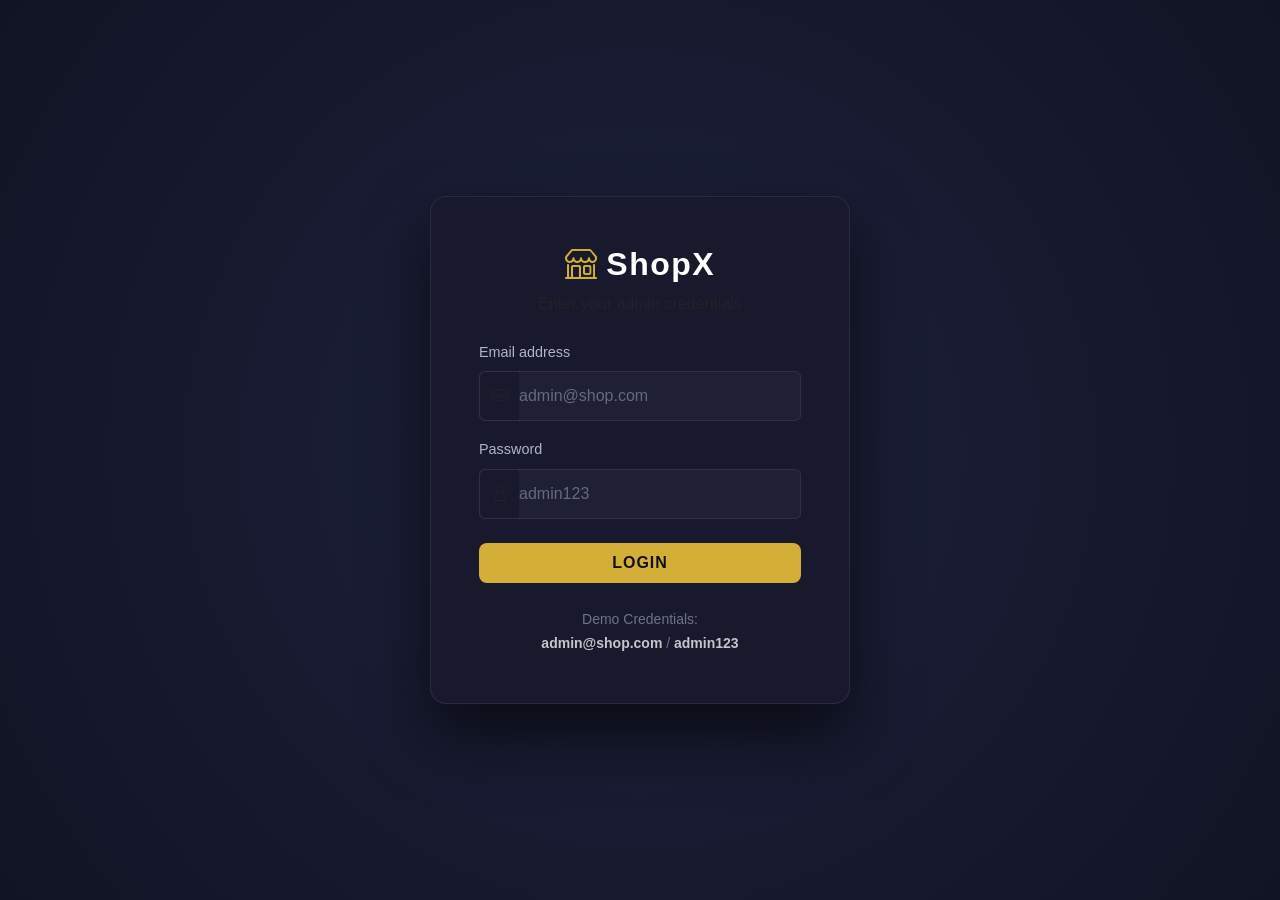
==== index.html @ 2951d655 "Shoping webpage demo" ====
<!DOCTYPE html>
<html lang="en">
<head>
    <meta charset="UTF-8">
    <meta name="viewport" content="width=device-width, initial-scale=1.0">
    <title>ShopX - Admin Login</title>
    <!-- Bootstrap 5 CSS -->
    <link href="https://cdn.jsdelivr.net/npm/bootstrap@5.3.2/dist/css/bootstrap.min.css" rel="stylesheet">
    <!-- Bootstrap Icons -->
    <link href="https://cdn.jsdelivr.net/npm/bootstrap-icons@1.11.1/font/bootstrap-icons.css" rel="stylesheet">
    <!-- Animate.css for subtle animations -->
    <link href="https://cdnjs.cloudflare.com/ajax/libs/animate.css/4.1.1/animate.min.css" rel="stylesheet">
    <!-- Custom CSS -->
    <link href="css/style.css" rel="stylesheet">
</head>
<body class="login-body">
    <div class="container d-flex justify-content-center align-items-center min-vh-100">
        <div class="card login-card shadow-lg animate__animated animate__fadeInUp">
            <div class="card-body p-5">
                <div class="text-center mb-4">
                    <h2 class="brand-logo"><i class="bi bi-shop text-gold me-2"></i>ShopX</h2>
                    <p class="text-muted">Enter your admin credentials</p>
                </div>
                
                <div id="login-alert" class="alert alert-danger d-none" role="alert">
                    <i class="bi bi-exclamation-triangle-fill me-2"></i>Invalid email or password.
                </div>

                <form id="login-form">
                    <div class="mb-3">
                        <label for="email" class="form-label">Email address</label>
                        <div class="input-group">
                            <span class="input-group-text bg-transparent border-end-0 text-muted"><i class="bi bi-envelope"></i></span>
                            <input type="email" class="form-control border-start-0 ps-0" id="email" placeholder="admin@shop.com" required>
                        </div>
                    </div>
                    <div class="mb-4">
                        <label for="password" class="form-label">Password</label>
                        <div class="input-group">
                            <span class="input-group-text bg-transparent border-end-0 text-muted"><i class="bi bi-lock"></i></span>
                            <input type="password" class="form-control border-start-0 ps-0" id="password" placeholder="admin123" required>
                        </div>
                    </div>
                    <button type="submit" class="btn btn-gold w-100 py-2 fw-bold text-uppercase tracking-wide">Login</button>
                    <div class="mt-4 text-center">
                        <small class="text-muted-dark opacity-75">Demo Credentials:<br>
                        <strong class="text-white">admin@shop.com</strong> / <strong class="text-white">admin123</strong></small>
                    </div>
                </form>
            </div>
        </div>
    </div>

    <!-- Bootstrap 5 JS Bundle -->
    <script src="https://cdn.jsdelivr.net/npm/bootstrap@5.3.2/dist/js/bootstrap.bundle.min.js"></script>
    <!-- Login Logic -->
    <script src="js/login.js"></script>
</body>
</html>
---- css/style.css ----
/* css/style.css */
/* Custom Properties and Theming */
:root {
    --dark-bg: #111424;
    /* deep navy/charcoal */
    --dark-sidebar: #1a1a2e;
    --light-main: #f4f6fc;
    --accent-blue: #4361ee;
    --accent-gold: #d4af37;
    --text-dark: #2b2b2b;
    --text-light: #f8f9fa;
    --card-bg: #ffffff;
}

/* Global Styles */
body {
    font-family: 'Inter', -apple-system, BlinkMacSystemFont, 'Segoe UI', Roboto, sans-serif;
    background-color: var(--light-main);
}

.text-muted-dark {
    color: #8b92a5;
}

/* Login Page Styles (Dark Theme) */
.login-body {
    background: radial-gradient(circle at center, #1e223d 0%, var(--dark-bg) 100%);
    color: var(--text-light);
}

.login-card {
    background-color: rgba(26, 26, 46, 0.95);
    backdrop-filter: blur(10px);
    border: 1px solid rgba(255, 255, 255, 0.08);
    border-radius: 16px;
    width: 100%;
    max-width: 420px;
    color: var(--text-light);
    box-shadow: 0 2rem 4rem rgba(0, 0, 0, 0.6) !important;
}

.login-card .form-label {
    color: #aeb5cc;
    font-size: 0.9rem;
    font-weight: 500;
}

.login-card .input-group-text,
.login-card .form-control {
    background-color: rgba(255, 255, 255, 0.03);
    border-color: rgba(255, 255, 255, 0.1);
    color: var(--text-light);
    padding-top: 0.75rem;
    padding-bottom: 0.75rem;
}

.login-card .form-control::placeholder {
    color: #636b82;
}

.login-card .form-control:focus {
    background-color: rgba(255, 255, 255, 0.06);
    border-color: var(--accent-gold);
    box-shadow: none;
    color: var(--text-light);
}

.login-card .form-control:focus+.input-group-text,
.login-card .input-group:focus-within .input-group-text {
    border-color: var(--accent-gold);
    color: var(--accent-gold) !important;
}

.brand-logo {
    font-weight: 800;
    letter-spacing: 1.5px;
    color: #fff;
}

.text-gold {
    color: var(--accent-gold) !important;
}

.btn-gold {
    background-color: var(--accent-gold);
    color: #111;
    border: none;
    border-radius: 8px;
    transition: all 0.3s cubic-bezier(0.25, 0.8, 0.25, 1);
    letter-spacing: 1px;
}

.btn-gold:hover {
    background-color: #f3d05e;
    transform: translateY(-2px);
    box-shadow: 0 6px 20px rgba(212, 175, 55, 0.4);
}

/* Dashboard Styles */
/* Sidebar */
.sidebar {
    position: fixed;
    top: 0;
    left: 0;
    height: 100vh;
    width: 260px;
    background-color: var(--dark-sidebar);
    color: var(--text-light);
    transition: transform 0.3s ease, width 0.3s ease;
    z-index: 1040;
    box-shadow: 4px 0 15px rgba(0, 0, 0, 0.05);
    display: flex;
    flex-direction: column;
}

.sidebar .brand-container {
    padding: 24px 20px;
    border-bottom: 1px solid rgba(255, 255, 255, 0.05);
}

.sidebar .brand {
    font-size: 1.5rem;
    font-weight: 800;
    letter-spacing: 1px;
    color: #fff;
    text-decoration: none;
    display: flex;
    align-items: center;
}

.sidebar-nav {
    padding: 0;
    list-style: none;
    margin-top: 20px;
    flex-grow: 1;
}

.sidebar-nav li {
    padding: 4px 16px;
}

.sidebar-nav a {
    display: flex;
    align-items: center;
    color: #949ab1;
    text-decoration: none;
    padding: 12px 16px;
    border-radius: 10px;
    transition: all 0.25s ease;
    font-weight: 500;
    font-size: 0.95rem;
}

.sidebar-nav a:hover,
.sidebar-nav a.active {
    background-color: rgba(255, 255, 255, 0.04);
    color: var(--text-light);
}

.sidebar-nav a:hover {
    transform: translateX(4px);
}

.sidebar-nav a.active {
    background-color: rgba(67, 97, 238, 0.15);
    color: var(--accent-blue);
    font-weight: 600;
}

.sidebar-nav a i {
    margin-right: 14px;
    font-size: 1.25rem;
    width: 24px;
    text-align: center;
    transition: transform 0.3s ease;
}

.sidebar-nav a:hover i {
    transform: scale(1.1);
}

.sidebar-footer {
    padding: 20px;
    border-top: 1px solid rgba(255, 255, 255, 0.05);
}

.sidebar-footer a {
    display: flex;
    align-items: center;
    color: #ff6b6b;
    text-decoration: none;
    padding: 12px 16px;
    border-radius: 10px;
    transition: all 0.25s ease;
    font-weight: 500;
}

.sidebar-footer a:hover {
    background-color: rgba(255, 107, 107, 0.1);
    transform: translateX(4px);
}

.sidebar-footer a i {
    margin-right: 14px;
    font-size: 1.25rem;
}

/* Main Content Area */
.main-content {
    margin-left: 260px;
    padding: 0;
    min-height: 100vh;
    transition: margin-left 0.3s ease;
}

/* Navbar */
.top-navbar {
    background-color: #fff;
    padding: 16px 30px;
    box-shadow: 0 4px 20px rgba(0, 0, 0, 0.03);
    display: flex;
    justify-content: space-between;
    align-items: center;
    position: sticky;
    top: 0;
    z-index: 1030;
}

.greeting-text {
    font-weight: 600;
    color: var(--text-dark);
    margin: 0;
    font-size: 1.25rem;
}

.nav-right {
    display: flex;
    align-items: center;
    gap: 24px;
}

.search-bar {
    position: relative;
    width: 280px;
    display: none;
    /* hidden on very small screens */
}

@media (min-width: 768px) {
    .search-bar {
        display: block;
    }
}

.search-bar i {
    position: absolute;
    left: 16px;
    top: 50%;
    transform: translateY(-50%);
    color: #adb5bd;
}

.search-bar input {
    width: 100%;
    padding: 10px 16px 10px 45px;
    border: 1px solid #eef0f7;
    border-radius: 30px;
    background-color: #f8f9fa;
    transition: all 0.3s ease;
    font-size: 0.9rem;
}

.search-bar input:focus {
    box-shadow: 0 0 0 3px rgba(67, 97, 238, 0.15);
    border-color: var(--accent-blue);
    outline: none;
    background-color: #fff;
}

.notification-bell {
    position: relative;
    color: #6c757d;
    font-size: 1.3rem;
    cursor: pointer;
    transition: color 0.3s ease;
}

.notification-bell:hover {
    color: var(--accent-blue);
}

.notification-bell .badge {
    position: absolute;
    top: -4px;
    right: -6px;
    font-size: 0.65rem;
    padding: 3px 5px;
    border-radius: 50%;
    border: 2px solid #fff;
}

.user-profile {
    display: flex;
    align-items: center;
    gap: 12px;
    cursor: pointer;
    padding: 4px 8px;
    border-radius: 30px;
    transition: background-color 0.2s;
}

.user-profile:hover {
    background-color: #f8f9fa;
}

.user-avatar {
    width: 42px;
    height: 42px;
    border-radius: 50%;
    object-fit: cover;
    border: 2px solid #eef0f7;
    background-color: var(--accent-blue);
    color: white;
    display: flex;
    align-items: center;
    justify-content: center;
    font-weight: bold;
}

.user-info {
    display: none;
    flex-direction: column;
}

@media (min-width: 992px) {
    .user-info {
        display: flex;
    }
}

.user-name {
    font-weight: 600;
    font-size: 0.9rem;
    color: var(--text-dark);
    line-height: 1.2;
}

.user-role {
    font-size: 0.75rem;
    color: #8b92a5;
}

/* Dashboard Display */
.dashboard-container {
    padding: 30px;
}

/* Stats Cards */
.stat-card {
    background-color: var(--card-bg);
    border-radius: 16px;
    padding: 24px;
    border: 1px solid rgba(0, 0, 0, 0.03);
    box-shadow: 0 4px 15px rgba(0, 0, 0, 0.02);
    transition: transform 0.3s cubic-bezier(0.175, 0.885, 0.32, 1.275), box-shadow 0.3s ease;
    height: 100%;
}

.stat-card:hover {
    transform: translateY(-6px);
    box-shadow: 0 12px 25px rgba(0, 0, 0, 0.06);
}

.stat-icon {
    width: 54px;
    height: 54px;
    border-radius: 14px;
    display: flex;
    align-items: center;
    justify-content: center;
    font-size: 1.6rem;
}

.icon-blue {
    background-color: rgba(67, 97, 238, 0.12);
    color: var(--accent-blue);
}

.icon-green {
    background-color: rgba(46, 204, 113, 0.12);
    color: #2ecc71;
}

.icon-purple {
    background-color: rgba(155, 89, 182, 0.12);
    color: #9b59b6;
}

.icon-orange {
    background-color: rgba(243, 156, 18, 0.12);
    color: #f39c12;
}

.stat-label {
    color: #8b92a5;
    font-size: 0.9rem;
    font-weight: 500;
    margin-bottom: 5px;
}

.stat-value {
    color: var(--text-dark);
    font-size: 1.8rem;
    font-weight: 700;
    margin-bottom: 0;
    letter-spacing: -0.5px;
}

.trend-badge {
    font-size: 0.8rem;
    padding: 4px 8px;
    border-radius: 20px;
    font-weight: 600;
    display: inline-flex;
    align-items: center;
    gap: 4px;
}

.trend-up {
    background-color: rgba(46, 204, 113, 0.1);
    color: #2ecc71;
}

.trend-down {
    background-color: rgba(231, 76, 60, 0.1);
    color: #e74c3c;
}

/* Content Cards Shared */
.content-card {
    background-color: var(--card-bg);
    border-radius: 16px;
    padding: 24px;
    border: 1px solid rgba(0, 0, 0, 0.03);
    box-shadow: 0 4px 15px rgba(0, 0, 0, 0.02);
    height: 100%;
}

.card-title {
    font-size: 1.15rem;
    font-weight: 700;
    color: var(--text-dark);
}

/* Custom Table */
.custom-table-wrapper {
    overflow-x: auto;
}

.custom-table {
    margin-bottom: 0;
}

.custom-table th {
    font-weight: 600;
    color: #8b92a5;
    border-bottom: 2px solid #eef0f7;
    padding: 16px;
    font-size: 0.85rem;
    text-transform: uppercase;
    letter-spacing: 0.5px;
}

.custom-table td {
    padding: 16px;
    vertical-align: middle;
    color: var(--text-dark);
    border-bottom: 1px solid #eef0f7;
    font-size: 0.95rem;
}

.custom-table tbody tr {
    transition: background-color 0.2s;
}

.custom-table tbody tr:hover {
    background-color: #f8f9fa;
}

.status-badge {
    padding: 6px 12px;
    border-radius: 6px;
    font-size: 0.75rem;
    font-weight: 600;
    letter-spacing: 0.3px;
}

.status-pending {
    background-color: rgba(243, 156, 18, 0.1);
    color: #f39c12;
}

.status-delivered {
    background-color: rgba(46, 204, 113, 0.1);
    color: #2ecc71;
}

.status-cancelled {
    background-color: rgba(231, 76, 60, 0.1);
    color: #e74c3c;
}

/* Product List */
.product-item {
    display: flex;
    align-items: center;
    padding: 16px 0;
    border-bottom: 1px solid #eef0f7;
    transition: transform 0.2s ease;
}

.product-item:hover {
    transform: translateX(4px);
}

.product-item:last-child {
    border-bottom: none;
    padding-bottom: 0;
}

.product-item:first-child {
    padding-top: 0;
}

.product-img {
    width: 54px;
    height: 54px;
    border-radius: 10px;
    object-fit: cover;
    background-color: #f8f9fa;
    margin-right: 16px;
    box-shadow: 0 2px 5px rgba(0, 0, 0, 0.05);
}

.product-info {
    flex-grow: 1;
}

.product-name {
    font-weight: 600;
    color: var(--text-dark);
    margin-bottom: 4px;
    font-size: 0.95rem;
}

.product-price {
    font-weight: 700;
    color: var(--accent-blue);
    font-size: 0.9rem;
}

.stock-info {
    font-size: 0.8rem;
    color: #8b92a5;
    display: flex;
    justify-content: space-between;
    margin-bottom: 4px;
}

.progress-thin {
    height: 6px;
    border-radius: 3px;
    background-color: #231ced;
}

/* Charts */
.chart-container {
    position: relative;
    height: 300px;
    width: 100%;
}

/* Hamburger for mobile */
.mobile-toggle {
    display: none;
    background: none;
    border: none;
    font-size: 1.5rem;
    color: var(--text-dark);
    cursor: pointer;
}

/* Responsive Overrides */
@media (max-width: 991.98px) {
    .sidebar {
        transform: translateX(-100%);
    }

    .sidebar.show {
        transform: translateX(0);
    }

    .main-content {
        margin-left: 0;
    }

    .mobile-toggle {
        display: block;
    }

    /* Overlay for sidebar */
    .sidebar-overlay {
        position: fixed;
        top: 0;
        left: 0;
        width: 100vw;
        height: 100vh;
        background-color: rgba(0, 0, 0, 0.5);
        z-index: 1035;
        display: none;
        opacity: 0;
        transition: opacity 0.3s ease;
    }

    .sidebar-overlay.show {
        display: block;
        opacity: 1;
    }
}
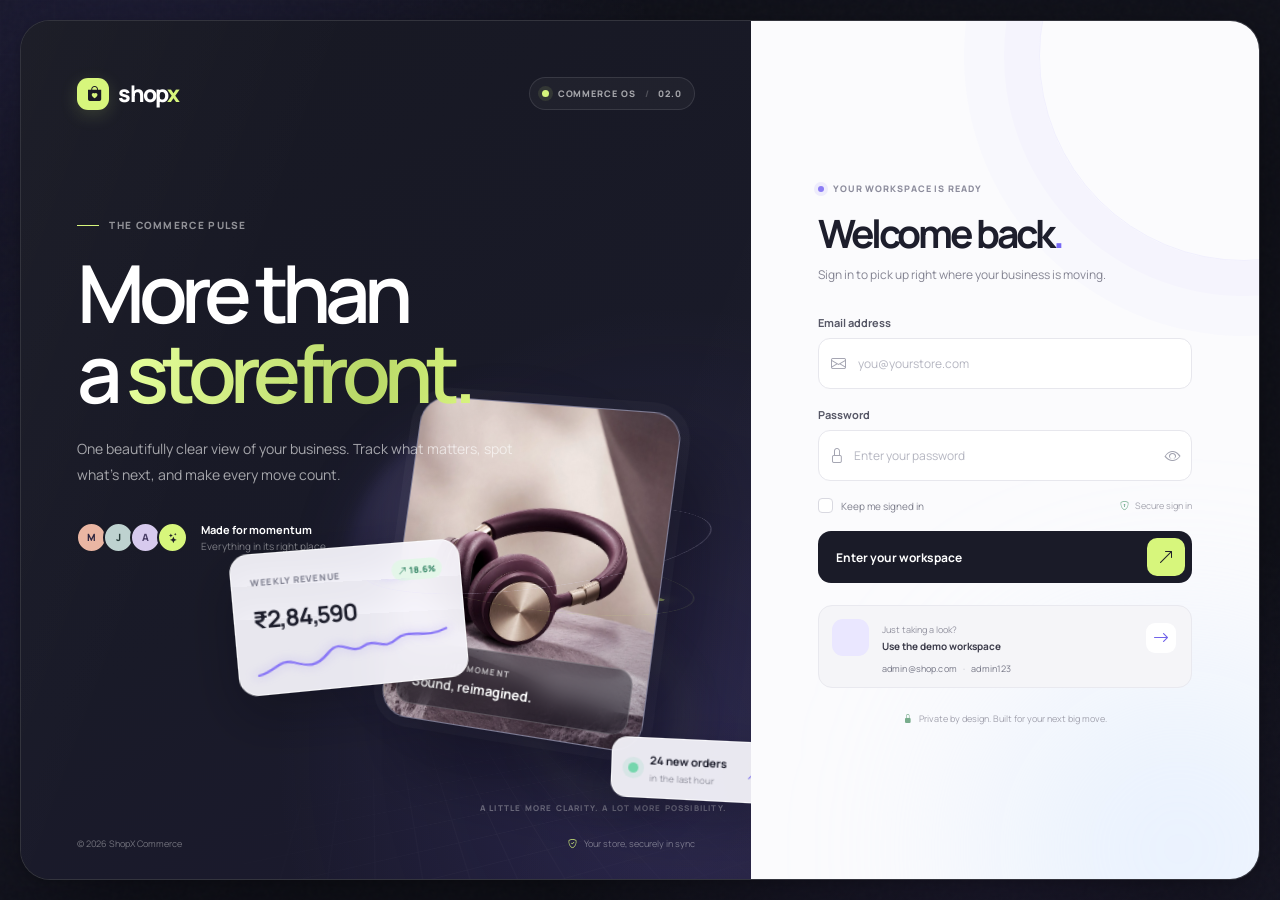
==== commit c6dca491: "Redesign ShopX with premium motion dashboard Co-authored-by: arena-agent <297053741+arena-agent@user" ====
--- a/index.html
+++ b/index.html
@@ -3,57 +3,123 @@
 <head>
     <meta charset="UTF-8">
     <meta name="viewport" content="width=device-width, initial-scale=1.0">
-    <title>ShopX - Admin Login</title>
-    <!-- Bootstrap 5 CSS -->
-    <link href="https://cdn.jsdelivr.net/npm/bootstrap@5.3.2/dist/css/bootstrap.min.css" rel="stylesheet">
-    <!-- Bootstrap Icons -->
-    <link href="https://cdn.jsdelivr.net/npm/bootstrap-icons@1.11.1/font/bootstrap-icons.css" rel="stylesheet">
-    <!-- Animate.css for subtle animations -->
-    <link href="https://cdnjs.cloudflare.com/ajax/libs/animate.css/4.1.1/animate.min.css" rel="stylesheet">
-    <!-- Custom CSS -->
+    <meta name="theme-color" content="#11121b">
+    <meta name="description" content="ShopX brings every part of your store into focus.">
+    <title>ShopX — Commerce, in focus</title>
+    <link rel="preconnect" href="https://fonts.googleapis.com">
+    <link rel="preconnect" href="https://fonts.gstatic.com" crossorigin>
+    <link href="https://fonts.googleapis.com/css2?family=Manrope:wght@400;500;600;700;800&display=swap" rel="stylesheet">
+    <link href="https://cdn.jsdelivr.net/npm/bootstrap-icons@1.11.3/font/bootstrap-icons.css" rel="stylesheet">
     <link href="css/style.css" rel="stylesheet">
 </head>
 <body class="login-body">
-    <div class="container d-flex justify-content-center align-items-center min-vh-100">
-        <div class="card login-card shadow-lg animate__animated animate__fadeInUp">
-            <div class="card-body p-5">
-                <div class="text-center mb-4">
-                    <h2 class="brand-logo"><i class="bi bi-shop text-gold me-2"></i>ShopX</h2>
-                    <p class="text-muted">Enter your admin credentials</p>
+    <div class="login-noise" aria-hidden="true"></div>
+    <div class="login-shell">
+        <section class="login-story" aria-labelledby="story-title">
+            <div class="story-topline">
+                <a class="brand brand-light" href="index.html" aria-label="ShopX home">
+                    <span class="brand-mark"><i class="bi bi-bag-heart-fill" aria-hidden="true"></i></span>
+                    <span>shop<span class="brand-accent">x</span></span>
+                </a>
+                <span class="workspace-chip"><span class="status-dot"></span> COMMERCE OS <span class="chip-divider">/</span> 02.0</span>
+            </div>
+
+            <div class="story-content">
+                <p class="eyebrow"><span class="eyebrow-rule"></span> THE COMMERCE PULSE</p>
+                <h1 id="story-title">More than<br>a <span>storefront.</span></h1>
+                <p class="story-description">One beautifully clear view of your business. Track what matters, spot what’s next, and make every move count.</p>
+                <div class="story-proof">
+                    <div class="proof-avatars" aria-hidden="true">
+                        <span class="proof-avatar proof-avatar-one">M</span>
+                        <span class="proof-avatar proof-avatar-two">J</span>
+                        <span class="proof-avatar proof-avatar-three">A</span>
+                        <span class="proof-avatar proof-avatar-four"><i class="bi bi-stars"></i></span>
+                    </div>
+                    <div><strong>Made for momentum</strong><span>Everything in its right place.</span></div>
                 </div>
-                
-                <div id="login-alert" class="alert alert-danger d-none" role="alert">
-                    <i class="bi bi-exclamation-triangle-fill me-2"></i>Invalid email or password.
+            </div>
+
+            <div class="login-stage" aria-hidden="true">
+                <div class="stage-grid"></div>
+                <div class="stage-aura stage-aura-one"></div>
+                <div class="stage-aura stage-aura-two"></div>
+                <div class="stage-orbit stage-orbit-one"><span></span></div>
+                <div class="stage-orbit stage-orbit-two"><span></span></div>
+                <div class="stage-object">
+                    <div class="stage-object-rim"></div>
+                    <img src="assets/shopx-headphones.jpg" alt="">
+                    <div class="stage-object-label"><span>SHOP THE MOMENT</span><strong>Sound, reimagined.</strong></div>
+                </div>
+                <div class="stage-insight-card">
+                    <div class="stage-insight-top"><span>WEEKLY REVENUE</span><span class="insight-growth"><i class="bi bi-arrow-up-right"></i> 18.6%</span></div>
+                    <strong>₹2,84,590</strong>
+                    <svg viewBox="0 0 160 42" preserveAspectRatio="none">
+                        <path class="sparkline-shadow" d="M1 34 C15 31 18 19 30 24 S48 31 59 17 S77 22 88 14 S105 21 116 10 S140 13 159 3"></path>
+                        <path class="sparkline-line" d="M1 34 C15 31 18 19 30 24 S48 31 59 17 S77 22 88 14 S105 21 116 10 S140 13 159 3"></path>
+                    </svg>
+                </div>
+                <div class="stage-order-pill"><span class="pill-pulse"></span><span><strong>24 new orders</strong><small>in the last hour</small></span><i class="bi bi-arrow-up-right"></i></div>
+                <div class="stage-caption">A LITTLE MORE CLARITY. A LOT MORE POSSIBILITY.</div>
+            </div>
+
+            <div class="story-footer"><span>© 2026 ShopX Commerce</span><span><i class="bi bi-shield-check"></i> Your store, securely in sync</span></div>
+        </section>
+
+        <section class="login-panel" aria-labelledby="login-title">
+            <div class="login-panel-inner">
+                <a class="brand brand-dark mobile-brand" href="index.html" aria-label="ShopX home">
+                    <span class="brand-mark"><i class="bi bi-bag-heart-fill" aria-hidden="true"></i></span>
+                    <span>shop<span class="brand-accent">x</span></span>
+                </a>
+                <div class="login-heading">
+                    <span class="login-kicker"><span class="login-kicker-dot"></span> YOUR WORKSPACE IS READY</span>
+                    <h2 id="login-title">Welcome back<span>.</span></h2>
+                    <p>Sign in to pick up right where your business is moving.</p>
                 </div>
 
-                <form id="login-form">
-                    <div class="mb-3">
-                        <label for="email" class="form-label">Email address</label>
-                        <div class="input-group">
-                            <span class="input-group-text bg-transparent border-end-0 text-muted"><i class="bi bi-envelope"></i></span>
-                            <input type="email" class="form-control border-start-0 ps-0" id="email" placeholder="admin@shop.com" required>
+                <div id="login-alert" class="login-alert" role="alert" aria-live="polite" hidden>
+                    <i class="bi bi-exclamation-circle-fill" aria-hidden="true"></i>
+                    <span>That email and password don’t match. Try the demo details below.</span>
+                </div>
+
+                <form id="login-form" class="login-form">
+                    <div class="field-group">
+                        <label for="email">Email address</label>
+                        <div class="field-wrap">
+                            <i class="bi bi-envelope" aria-hidden="true"></i>
+                            <input type="email" id="email" name="email" placeholder="you@yourstore.com" autocomplete="username" required>
                         </div>
                     </div>
-                    <div class="mb-4">
-                        <label for="password" class="form-label">Password</label>
-                        <div class="input-group">
-                            <span class="input-group-text bg-transparent border-end-0 text-muted"><i class="bi bi-lock"></i></span>
-                            <input type="password" class="form-control border-start-0 ps-0" id="password" placeholder="admin123" required>
+                    <div class="field-group">
+                        <label for="password">Password</label>
+                        <div class="field-wrap">
+                            <i class="bi bi-lock" aria-hidden="true"></i>
+                            <input type="password" id="password" name="password" placeholder="Enter your password" autocomplete="current-password" required>
+                            <button class="password-toggle" id="passwordToggle" type="button" aria-label="Show password"><i class="bi bi-eye" aria-hidden="true"></i></button>
                         </div>
                     </div>
-                    <button type="submit" class="btn btn-gold w-100 py-2 fw-bold text-uppercase tracking-wide">Login</button>
-                    <div class="mt-4 text-center">
-                        <small class="text-muted-dark opacity-75">Demo Credentials:<br>
-                        <strong class="text-white">admin@shop.com</strong> / <strong class="text-white">admin123</strong></small>
+                    <div class="form-options">
+                        <label class="check-label"><input type="checkbox" id="remember"><span class="custom-check"><i class="bi bi-check"></i></span> Keep me signed in</label>
+                        <span class="secure-note"><i class="bi bi-shield-lock" aria-hidden="true"></i> Secure sign in</span>
                     </div>
+                    <button type="submit" class="login-submit">
+                        <span class="submit-label">Enter your workspace</span>
+                        <span class="submit-icon"><i class="bi bi-arrow-up-right" aria-hidden="true"></i></span>
+                    </button>
                 </form>
+
+                <div class="demo-access">
+                    <div class="demo-icon"><i class="bi bi-sparkles" aria-hidden="true"></i></div>
+                    <div class="demo-copy"><span>Just taking a look?</span><strong>Use the demo workspace</strong></div>
+                    <button id="demoAutofill" type="button" aria-label="Fill demo credentials"><i class="bi bi-arrow-right" aria-hidden="true"></i></button>
+                    <div class="demo-credentials">admin@shop.com <span>·</span> admin123</div>
+                </div>
+
+                <p class="login-footnote"><i class="bi bi-lock-fill" aria-hidden="true"></i> Private by design. Built for your next big move.</p>
             </div>
-        </div>
+            <div class="panel-glow" aria-hidden="true"></div>
+        </section>
     </div>
-
-    <!-- Bootstrap 5 JS Bundle -->
-    <script src="https://cdn.jsdelivr.net/npm/bootstrap@5.3.2/dist/js/bootstrap.bundle.min.js"></script>
-    <!-- Login Logic -->
     <script src="js/login.js"></script>
 </body>
 </html>
--- a/css/style.css
+++ b/css/style.css
@@ -1,629 +1,4405 @@
-/* css/style.css */
-/* Custom Properties and Theming */
+/* ShopX — a calmer, clearer commerce workspace */
 :root {
-    --dark-bg: #111424;
-    /* deep navy/charcoal */
-    --dark-sidebar: #1a1a2e;
-    --light-main: #f4f6fc;
-    --accent-blue: #4361ee;
-    --accent-gold: #d4af37;
-    --text-dark: #2b2b2b;
-    --text-light: #f8f9fa;
-    --card-bg: #ffffff;
-}
-
-/* Global Styles */
+    --ink: #1d1e2c;
+    --ink-soft: #454657;
+    --muted: #858797;
+    --muted-light: #a5a6b3;
+    --canvas: #f5f5f8;
+    --paper: #ffffff;
+    --line: #e9e9ef;
+    --night: #151620;
+    --night-soft: #202130;
+    --violet: #7668f5;
+    --violet-deep: #594be3;
+    --lime: #d7f67c;
+    --mint: #75d6ad;
+    --orange: #f6a77d;
+    --blue: #80a7ff;
+    --ease: cubic-bezier(.2, .75, .25, 1);
+    font-family: 'Manrope', -apple-system, BlinkMacSystemFont, 'Segoe UI', sans-serif;
+    color: var(--ink);
+    font-synthesis: none;
+    text-rendering: optimizeLegibility;
+    -webkit-font-smoothing: antialiased;
+    -moz-osx-font-smoothing: grayscale;
+}
+
+*,
+*::before,
+*::after {
+    box-sizing: border-box;
+}
+
+html {
+    scroll-behavior: smooth;
+    scroll-padding-top: 96px;
+}
+
 body {
-    font-family: 'Inter', -apple-system, BlinkMacSystemFont, 'Segoe UI', Roboto, sans-serif;
-    background-color: var(--light-main);
-}
-
-.text-muted-dark {
-    color: #8b92a5;
-}
-
-/* Login Page Styles (Dark Theme) */
+    min-width: 320px;
+    margin: 0;
+    font-family: inherit;
+}
+
+button,
+input {
+    font: inherit;
+}
+
+button,
+a {
+    -webkit-tap-highlight-color: transparent;
+}
+
+a {
+    color: inherit;
+}
+
+button:focus-visible,
+a:focus-visible,
+input:focus-visible {
+    outline: 3px solid rgba(118, 104, 245, .42);
+    outline-offset: 3px;
+}
+
+/* ---------- Sign in ---------- */
 .login-body {
-    background: radial-gradient(circle at center, #1e223d 0%, var(--dark-bg) 100%);
-    color: var(--text-light);
-}
-
-.login-card {
-    background-color: rgba(26, 26, 46, 0.95);
-    backdrop-filter: blur(10px);
-    border: 1px solid rgba(255, 255, 255, 0.08);
-    border-radius: 16px;
+    min-height: 100vh;
+    display: grid;
+    place-items: center;
+    overflow-x: hidden;
+    padding: 20px;
+    color: #fff;
+    background:
+        radial-gradient(ellipse at 9% 8%, rgba(95, 83, 197, .17), transparent 33%),
+        radial-gradient(ellipse at 78% 94%, rgba(115, 89, 196, .14), transparent 32%),
+        #11121b;
+    position: relative;
+}
+
+.login-body::before,
+.login-body::after {
+    content: '';
+    position: fixed;
+    z-index: 0;
+    pointer-events: none;
+}
+
+.login-body::before {
+    inset: 0;
+    opacity: .26;
+    background-image: linear-gradient(rgba(255, 255, 255, .025) 1px, transparent 1px), linear-gradient(90deg, rgba(255, 255, 255, .025) 1px, transparent 1px);
+    background-size: 54px 54px;
+    mask-image: linear-gradient(115deg, #000 0%, transparent 78%);
+}
+
+.login-body::after {
+    width: 500px;
+    height: 500px;
+    left: -210px;
+    top: 35%;
+    border-radius: 50%;
+    background: rgba(104, 88, 223, .10);
+    filter: blur(90px);
+}
+
+.login-noise {
+    position: fixed;
+    inset: 0;
+    pointer-events: none;
+    z-index: 1;
+    opacity: .075;
+    background-image: url("data:image/svg+xml,%3Csvg viewBox='0 0 180 180' xmlns='http://www.w3.org/2000/svg'%3E%3Cfilter id='n'%3E%3CfeTurbulence type='fractalNoise' baseFrequency='.92' numOctaves='3' stitchTiles='stitch'/%3E%3C/filter%3E%3Crect width='100%25' height='100%25' filter='url(%23n)' opacity='.32'/%3E%3C/svg%3E");
+}
+
+.login-shell {
+    isolation: isolate;
+    position: relative;
+    z-index: 2;
+    display: grid;
+    grid-template-columns: minmax(0, 1.18fr) minmax(430px, .82fr);
+    width: min(1480px, 100%);
+    min-height: min(900px, max(720px, calc(100vh - 40px)));
+    overflow: hidden;
+    border: 1px solid rgba(255, 255, 255, .12);
+    border-radius: 30px;
+    background: #171822;
+    box-shadow: 0 36px 110px rgba(0, 0, 0, .44), 0 2px 10px rgba(0, 0, 0, .16);
+    animation: shell-appear .85s var(--ease) both;
+}
+
+.login-story {
+    position: relative;
+    min-width: 0;
+    overflow: hidden;
+    display: flex;
+    flex-direction: column;
+    padding: clamp(34px, 4.4vw, 68px);
+    background:
+        radial-gradient(ellipse at 89% 85%, rgba(88, 76, 180, .21), transparent 43%),
+        linear-gradient(148deg, #171822 0%, #191a28 55%, #1c1a31 100%);
+}
+
+.login-story::before {
+    content: '';
+    position: absolute;
+    inset: 0;
+    pointer-events: none;
+    background: linear-gradient(110deg, rgba(255, 255, 255, .027), transparent 33%, transparent 75%, rgba(255, 255, 255, .025));
+}
+
+.story-topline,
+.brand {
+    display: flex;
+    align-items: center;
+}
+
+.story-topline {
+    position: relative;
+    z-index: 5;
+    justify-content: space-between;
+}
+
+.brand {
+    width: fit-content;
+    gap: 9px;
+    text-decoration: none;
+    font-size: 23px;
+    line-height: 1;
+    letter-spacing: -.075em;
+    font-weight: 800;
+}
+
+.brand-light {
+    color: #fff;
+}
+
+.brand-dark {
+    color: var(--ink);
+}
+
+.brand-mark {
+    width: 32px;
+    height: 32px;
+    display: grid;
+    place-items: center;
+    border-radius: 11px;
+    color: #191a25;
+    background: var(--lime);
+    font-size: 15px;
+    box-shadow: 0 5px 18px rgba(215, 246, 124, .16);
+}
+
+.brand-accent {
+    color: var(--lime);
+}
+
+.brand-dark .brand-accent,
+.brand-footer .brand-accent {
+    color: var(--violet);
+}
+
+.workspace-chip,
+.eyebrow,
+.login-kicker,
+.section-eyebrow,
+.hero-kicker,
+.panel-overline {
+    letter-spacing: .13em;
+    font-size: 10px;
+    font-weight: 800;
+}
+
+.workspace-chip {
+    display: inline-flex;
+    align-items: center;
+    gap: 9px;
+    padding: 9px 12px;
+    color: rgba(255, 255, 255, .6);
+    border: 1px solid rgba(255, 255, 255, .11);
+    border-radius: 99px;
+    background: rgba(255, 255, 255, .035);
+    letter-spacing: .1em;
+    font-size: 9px;
+}
+
+.status-dot,
+.eyebrow-live,
+.login-kicker-dot,
+.hero-kicker-dot,
+.footnote-live {
+    display: inline-block;
+    width: 7px;
+    height: 7px;
+    flex: 0 0 auto;
+    border-radius: 50%;
+    background: var(--lime);
+    box-shadow: 0 0 0 4px rgba(215, 246, 124, .1);
+}
+
+.chip-divider {
+    opacity: .35;
+}
+
+.story-content {
+    position: relative;
+    z-index: 3;
+    max-width: 620px;
+    margin-top: clamp(66px, 12vh, 132px);
+    animation: content-rise .8s .1s var(--ease) both;
+}
+
+.eyebrow {
+    display: flex;
+    align-items: center;
+    gap: 10px;
+    margin: 0 0 21px;
+    color: rgba(255, 255, 255, .52);
+}
+
+.eyebrow-rule {
+    width: 22px;
+    height: 1px;
+    background: var(--lime);
+}
+
+.story-content h1 {
+    margin: 0;
+    font-size: clamp(3.35rem, 6.25vw, 6.1rem);
+    line-height: .99;
+    letter-spacing: -.083em;
+    font-weight: 600;
+}
+
+.story-content h1 span {
+    color: #d3f27e;
+    background: linear-gradient(100deg, #e6ff9c, #b8d867 70%, #d9f57f);
+    background-clip: text;
+    -webkit-text-fill-color: transparent;
+}
+
+.story-description {
+    max-width: 445px;
+    margin: 24px 0 0;
+    color: rgba(255, 255, 255, .61);
+    font-size: 14px;
+    line-height: 1.9;
+}
+
+.story-proof {
+    display: flex;
+    align-items: center;
+    gap: 13px;
+    margin-top: 33px;
+}
+
+.proof-avatars {
+    display: flex;
+    padding-left: 3px;
+}
+
+.proof-avatar {
+    width: 31px;
+    height: 31px;
+    margin-left: -4px;
+    display: grid;
+    place-items: center;
+    border: 2px solid #1a1b27;
+    border-radius: 50%;
+    color: #2c2540;
+    font-size: 10px;
+    font-weight: 800;
+    background: #eab6a3;
+}
+
+.proof-avatar-two { background: #bed2d0; color: #263b39; }
+.proof-avatar-three { background: #d7caee; color: #493d66; }
+.proof-avatar-four { color: #20212a; background: var(--lime); }
+
+.story-proof > div:last-child {
+    display: grid;
+    gap: 2px;
+}
+
+.story-proof strong {
+    font-size: 11px;
+    font-weight: 700;
+}
+
+.story-proof > div:last-child span {
+    color: rgba(255, 255, 255, .43);
+    font-size: 10px;
+}
+
+.login-stage {
+    position: absolute;
+    z-index: 2;
+    right: -1.5%;
+    bottom: 68px;
+    width: min(610px, 69%);
+    height: 48%;
+    min-height: 300px;
+    perspective: 1000px;
+    transform-style: preserve-3d;
+    animation: stage-appear 1.1s .18s var(--ease) both;
+}
+
+.stage-grid {
+    position: absolute;
+    inset: 0 -10% -12% 0;
+    opacity: .2;
+    background-image: linear-gradient(rgba(255, 255, 255, .13) 1px, transparent 1px), linear-gradient(90deg, rgba(255, 255, 255, .13) 1px, transparent 1px);
+    background-size: 42px 42px;
+    transform: perspective(600px) rotateX(61deg) rotateZ(-20deg) translateY(34%);
+    transform-origin: bottom;
+    mask-image: radial-gradient(ellipse, #000 0%, transparent 71%);
+}
+
+.stage-aura {
+    position: absolute;
+    border-radius: 50%;
+    filter: blur(7px);
+    transform-style: preserve-3d;
+}
+
+.stage-aura-one {
+    width: 310px;
+    height: 310px;
+    top: 4%;
+    right: 21%;
+    background: radial-gradient(circle at 35% 30%, rgba(188, 173, 255, .24), rgba(121, 95, 251, .08) 39%, transparent 70%);
+    box-shadow: inset -18px -24px 45px rgba(111, 90, 214, .12), 0 0 70px rgba(111, 90, 214, .08);
+    animation: aura-breathe 6s ease-in-out infinite alternate;
+}
+
+.stage-aura-two {
+    width: 154px;
+    height: 154px;
+    right: 15%;
+    bottom: 4%;
+    border: 1px solid rgba(215, 246, 124, .2);
+    box-shadow: 0 0 54px rgba(215, 246, 124, .08), inset 0 0 36px rgba(215, 246, 124, .045);
+    transform: translateZ(-30px);
+}
+
+.stage-orbit {
+    position: absolute;
+    z-index: 2;
+    top: 10%;
+    right: 4%;
+    width: 390px;
+    height: 210px;
+    border: 1px solid rgba(227, 222, 255, .3);
+    border-radius: 50%;
+    transform-style: preserve-3d;
+    transform: rotateX(68deg) rotateZ(-31deg);
+    animation: orbit-drift 12s linear infinite;
+}
+
+.stage-orbit-two {
+    top: 23%;
+    right: 13%;
+    width: 315px;
+    height: 170px;
+    opacity: .58;
+    border-color: rgba(215, 246, 124, .3);
+    transform: rotateX(70deg) rotateZ(27deg);
+    animation-duration: 17s;
+    animation-direction: reverse;
+}
+
+.stage-orbit span {
+    position: absolute;
+    top: 50%;
+    left: 4%;
+    width: 10px;
+    height: 10px;
+    border-radius: 50%;
+    background: #eee6ff;
+    box-shadow: 0 0 18px #a79aff;
+}
+
+.stage-orbit-two span {
+    left: auto;
+    right: 8%;
+    width: 7px;
+    height: 7px;
+    background: var(--lime);
+    box-shadow: 0 0 15px rgba(215, 246, 124, .9);
+}
+
+.stage-object {
+    position: absolute;
+    z-index: 4;
+    top: 4%;
+    right: 19%;
+    width: clamp(190px, 21vw, 255px);
+    height: clamp(235px, 29vw, 315px);
+    overflow: hidden;
+    border: 1px solid rgba(255, 255, 255, .34);
+    border-radius: 27px;
+    background: #403d61;
+    box-shadow: 28px 38px 72px rgba(0, 0, 0, .4), 0 0 0 9px rgba(255, 255, 255, .035), inset 0 1px 0 rgba(255, 255, 255, .35);
+    transform: rotateY(-14deg) rotateX(4deg) rotateZ(7deg) translateZ(55px);
+    transform-style: preserve-3d;
+    animation: object-float 6.5s ease-in-out infinite;
+}
+
+.stage-object::before {
+    content: '';
+    position: absolute;
+    z-index: 2;
+    inset: 0;
+    pointer-events: none;
+    background: linear-gradient(148deg, rgba(255, 255, 255, .21), transparent 34%, transparent 68%, rgba(10, 8, 25, .36));
+}
+
+.stage-object img {
+    display: block;
     width: 100%;
-    max-width: 420px;
-    color: var(--text-light);
-    box-shadow: 0 2rem 4rem rgba(0, 0, 0, 0.6) !important;
-}
-
-.login-card .form-label {
-    color: #aeb5cc;
-    font-size: 0.9rem;
-    font-weight: 500;
-}
-
-.login-card .input-group-text,
-.login-card .form-control {
-    background-color: rgba(255, 255, 255, 0.03);
-    border-color: rgba(255, 255, 255, 0.1);
-    color: var(--text-light);
-    padding-top: 0.75rem;
-    padding-bottom: 0.75rem;
-}
-
-.login-card .form-control::placeholder {
-    color: #636b82;
-}
-
-.login-card .form-control:focus {
-    background-color: rgba(255, 255, 255, 0.06);
-    border-color: var(--accent-gold);
-    box-shadow: none;
-    color: var(--text-light);
-}
-
-.login-card .form-control:focus+.input-group-text,
-.login-card .input-group:focus-within .input-group-text {
-    border-color: var(--accent-gold);
-    color: var(--accent-gold) !important;
-}
-
-.brand-logo {
+    height: 100%;
+    object-fit: cover;
+    filter: saturate(.82) contrast(1.04);
+}
+
+.stage-object-label {
+    position: absolute;
+    z-index: 3;
+    right: 13px;
+    bottom: 13px;
+    left: 13px;
+    display: grid;
+    gap: 4px;
+    padding: 13px 14px;
+    border: 1px solid rgba(255, 255, 255, .2);
+    border-radius: 15px;
+    color: #fff;
+    background: rgba(22, 22, 31, .45);
+    backdrop-filter: blur(12px);
+}
+
+.stage-object-label span {
+    color: rgba(255, 255, 255, .68);
+    font-size: 8px;
     font-weight: 800;
-    letter-spacing: 1.5px;
+    letter-spacing: .15em;
+}
+
+.stage-object-label strong {
+    font-size: 13px;
+    letter-spacing: -.02em;
+}
+
+.stage-insight-card,
+.stage-order-pill {
+    position: absolute;
+    z-index: 5;
+    border: 1px solid rgba(255, 255, 255, .65);
+    color: var(--ink);
+    background: rgba(250, 249, 255, .92);
+    box-shadow: 0 18px 45px rgba(7, 7, 16, .27);
+    backdrop-filter: blur(18px);
+}
+
+.stage-insight-card {
+    top: 37%;
+    left: 1%;
+    width: 206px;
+    padding: 15px 16px 10px;
+    border-radius: 17px;
+    transform: translateZ(95px) rotateY(8deg) rotateZ(-5deg);
+    animation: float-slow 5s 1s ease-in-out infinite;
+}
+
+.stage-insight-top {
+    display: flex;
+    justify-content: space-between;
+    align-items: center;
+    color: #818292;
+    font-size: 8px;
+    font-weight: 800;
+    letter-spacing: .09em;
+}
+
+.insight-growth {
+    padding: 4px 6px;
+    border-radius: 99px;
+    color: #348565;
+    background: #e4f6e9;
+    letter-spacing: 0;
+    font-size: 8px;
+}
+
+.stage-insight-card > strong {
+    display: block;
+    margin-top: 10px;
+    font-size: 21px;
+    letter-spacing: -.06em;
+}
+
+.stage-insight-card svg {
+    display: block;
+    width: 100%;
+    height: 37px;
+    margin-top: 6px;
+    overflow: visible;
+}
+
+.stage-insight-card svg path {
+    fill: none;
+    stroke: #8a78f6;
+    stroke-width: 2.4;
+    stroke-linecap: round;
+    stroke-dasharray: 240;
+    stroke-dashoffset: 240;
+    animation: draw-line 1.6s .65s var(--ease) forwards;
+}
+
+.stage-insight-card svg .sparkline-shadow {
+    stroke: rgba(138, 120, 246, .13);
+    stroke-width: 9;
+    filter: blur(4px);
+    stroke-dashoffset: 0;
+}
+
+.stage-order-pill {
+    right: 3%;
+    bottom: 8%;
+    display: flex;
+    align-items: center;
+    gap: 10px;
+    padding: 12px 14px;
+    border-radius: 14px;
+    transform: translateZ(115px) rotateY(-5deg) rotateZ(2deg);
+    animation: float-slow 5.8s .4s ease-in-out infinite reverse;
+}
+
+.pill-pulse,
+.orders-pulse {
+    width: 9px;
+    height: 9px;
+    flex: 0 0 auto;
+    border-radius: 50%;
+    background: #75d6ad;
+    box-shadow: 0 0 0 5px rgba(117, 214, 173, .15);
+}
+
+.stage-order-pill > span:nth-child(2) {
+    display: grid;
+    gap: 3px;
+}
+
+.stage-order-pill strong {
+    font-size: 10px;
+}
+
+.stage-order-pill small {
+    color: #8c8d99;
+    font-size: 8px;
+}
+
+.stage-order-pill > i {
+    margin-left: 8px;
+    color: #6c5feb;
+    font-size: 13px;
+}
+
+.stage-caption {
+    position: absolute;
+    right: 7%;
+    bottom: -2px;
+    color: rgba(255, 255, 255, .35);
+    font-size: 8px;
+    font-weight: 800;
+    letter-spacing: .15em;
+}
+
+.story-footer {
+    position: absolute;
+    z-index: 5;
+    right: clamp(34px, 4.4vw, 68px);
+    bottom: 29px;
+    left: clamp(34px, 4.4vw, 68px);
+    display: flex;
+    justify-content: space-between;
+    gap: 12px;
+    color: rgba(255, 255, 255, .39);
+    font-size: 9px;
+}
+
+.story-footer i {
+    margin-right: 5px;
+    color: var(--lime);
+}
+
+.login-panel {
+    position: relative;
+    z-index: 4;
+    display: flex;
+    align-items: center;
+    justify-content: center;
+    min-width: 0;
+    overflow: hidden;
+    padding: clamp(34px, 5.2vw, 76px);
+    color: var(--ink);
+    background: #fbfbfd;
+}
+
+.login-panel::before {
+    content: '';
+    position: absolute;
+    top: -170px;
+    right: -190px;
+    width: 410px;
+    height: 410px;
+    border: 1px solid rgba(118, 104, 245, .08);
+    border-radius: 50%;
+    box-shadow: 0 0 0 35px rgba(118, 104, 245, .025), 0 0 0 75px rgba(118, 104, 245, .018);
+    pointer-events: none;
+}
+
+.panel-glow {
+    position: absolute;
+    right: -120px;
+    bottom: -170px;
+    width: 400px;
+    height: 400px;
+    border-radius: 50%;
+    background: rgba(211, 230, 255, .4);
+    filter: blur(90px);
+    pointer-events: none;
+}
+
+.login-panel-inner {
+    position: relative;
+    z-index: 2;
+    width: min(405px, 100%);
+    margin: auto;
+    animation: content-rise .75s .2s var(--ease) both;
+}
+
+.mobile-brand {
+    display: none;
+    margin-bottom: 42px;
+}
+
+.login-heading {
+    margin-bottom: 30px;
+}
+
+.login-kicker {
+    display: inline-flex;
+    align-items: center;
+    gap: 9px;
+    color: #8c8c9c;
+    font-size: 9px;
+    letter-spacing: .1em;
+}
+
+.login-kicker-dot {
+    width: 6px;
+    height: 6px;
+    background: #8b7cf4;
+    box-shadow: 0 0 0 4px rgba(118, 104, 245, .1);
+}
+
+.login-heading h2 {
+    margin: 14px 0 8px;
+    font-size: clamp(31px, 3.2vw, 39px);
+    line-height: 1.16;
+    letter-spacing: -.075em;
+    font-weight: 700;
+}
+
+.login-heading h2 span {
+    color: var(--violet);
+}
+
+.login-heading p {
+    margin: 0;
+    color: #858593;
+    font-size: 12px;
+    line-height: 1.75;
+}
+
+.login-alert {
+    display: flex;
+    align-items: flex-start;
+    gap: 9px;
+    margin: -12px 0 18px;
+    padding: 11px 13px;
+    border: 1px solid #ffd8d1;
+    border-radius: 12px;
+    color: #9f493e;
+    background: #fff3f0;
+    font-size: 11px;
+    line-height: 1.55;
+}
+
+.login-alert[hidden] {
+    display: none;
+}
+
+.login-alert i {
+    margin-top: 1px;
+    font-size: 13px;
+}
+
+.login-form {
+    display: grid;
+    gap: 18px;
+}
+
+.field-group {
+    display: grid;
+    gap: 8px;
+}
+
+.field-group > label {
+    color: #565766;
+    font-size: 11px;
+    font-weight: 700;
+}
+
+.field-wrap {
+    position: relative;
+    display: flex;
+    align-items: center;
+    height: 51px;
+    border: 1px solid #e7e7ed;
+    border-radius: 12px;
+    background: #fff;
+    transition: border-color .2s ease, box-shadow .2s ease, transform .2s ease;
+}
+
+.field-wrap:focus-within {
+    border-color: #9a8ef6;
+    box-shadow: 0 0 0 4px rgba(118, 104, 245, .1);
+}
+
+.field-wrap > i:first-child {
+    width: 44px;
+    display: grid;
+    place-items: center;
+    color: #a2a3b0;
+    font-size: 15px;
+}
+
+.field-wrap input {
+    width: 100%;
+    min-width: 0;
+    height: 100%;
+    padding: 0 12px 0 0;
+    border: 0;
+    outline: 0;
+    color: var(--ink);
+    background: transparent;
+    font-size: 12px;
+}
+
+.field-wrap input::placeholder {
+    color: #b5b6c1;
+}
+
+.field-wrap input:focus-visible {
+    outline: 0;
+}
+
+.password-toggle {
+    width: 42px;
+    height: 100%;
+    border: 0;
+    color: #a2a3b0;
+    background: transparent;
+    cursor: pointer;
+}
+
+.password-toggle:hover {
+    color: var(--violet);
+}
+
+.form-options {
+    display: flex;
+    align-items: center;
+    justify-content: space-between;
+    gap: 12px;
+    margin-top: -1px;
+}
+
+.check-label {
+    display: inline-flex;
+    align-items: center;
+    gap: 8px;
+    color: #7e7f8d;
+    font-size: 10px;
+    cursor: pointer;
+}
+
+.check-label input {
+    position: absolute;
+    width: 1px;
+    height: 1px;
+    opacity: 0;
+}
+
+.custom-check {
+    width: 15px;
+    height: 15px;
+    display: grid;
+    place-items: center;
+    border: 1px solid #d9d9e1;
+    border-radius: 4px;
+    color: transparent;
+    background: #fff;
+    transition: all .18s ease;
+}
+
+.custom-check i {
+    font-size: 10px;
+}
+
+.check-label input:checked + .custom-check {
+    border-color: var(--violet);
     color: #fff;
-}
-
-.text-gold {
-    color: var(--accent-gold) !important;
-}
-
-.btn-gold {
-    background-color: var(--accent-gold);
-    color: #111;
-    border: none;
-    border-radius: 8px;
-    transition: all 0.3s cubic-bezier(0.25, 0.8, 0.25, 1);
-    letter-spacing: 1px;
-}
-
-.btn-gold:hover {
-    background-color: #f3d05e;
+    background: var(--violet);
+}
+
+.check-label input:focus-visible + .custom-check {
+    outline: 3px solid rgba(118, 104, 245, .3);
+    outline-offset: 2px;
+}
+
+.secure-note {
+    color: #a4a4af;
+    font-size: 9px;
+}
+
+.secure-note i {
+    margin-right: 4px;
+    color: #73ae8d;
+}
+
+.login-submit {
+    min-height: 52px;
+    display: flex;
+    align-items: center;
+    justify-content: space-between;
+    padding: 6px 7px 6px 18px;
+    border: 0;
+    border-radius: 13px;
+    color: #fff;
+    background: #1a1b28;
+    cursor: pointer;
+    font-size: 12px;
+    font-weight: 700;
+    transition: transform .24s var(--ease), box-shadow .24s ease, background .2s ease;
+}
+
+.login-submit:hover:not(:disabled) {
     transform: translateY(-2px);
-    box-shadow: 0 6px 20px rgba(212, 175, 55, 0.4);
-}
-
-/* Dashboard Styles */
-/* Sidebar */
+    background: #27283a;
+    box-shadow: 0 12px 24px rgba(32, 32, 52, .19);
+}
+
+.login-submit:disabled {
+    cursor: wait;
+    opacity: .82;
+}
+
+.submit-icon.is-spinning i {
+    animation: icon-spin 1s linear infinite;
+}
+
+.submit-icon {
+    width: 38px;
+    height: 38px;
+    display: grid;
+    place-items: center;
+    border-radius: 10px;
+    color: #20212b;
+    background: var(--lime);
+    font-size: 16px;
+    transition: transform .2s ease;
+}
+
+.login-submit:hover:not(:disabled) .submit-icon {
+    transform: rotate(45deg);
+}
+
+.demo-access {
+    display: grid;
+    grid-template-columns: 39px minmax(0, 1fr) 32px;
+    grid-template-rows: auto auto;
+    align-items: center;
+    column-gap: 11px;
+    row-gap: 6px;
+    margin-top: 22px;
+    padding: 13px 13px 12px;
+    border: 1px solid #e9e9ef;
+    border-radius: 14px;
+    background: #f5f5f8;
+}
+
+.demo-icon {
+    width: 37px;
+    height: 37px;
+    display: grid;
+    grid-row: 1;
+    grid-column: 1;
+    place-items: center;
+    border-radius: 11px;
+    color: #6b5de7;
+    background: #eae7ff;
+    font-size: 15px;
+}
+
+.demo-copy {
+    display: grid;
+    gap: 3px;
+    grid-row: 1;
+    grid-column: 2;
+}
+
+.demo-copy span {
+    color: #92929f;
+    font-size: 9px;
+}
+
+.demo-copy strong {
+    color: #3c3c4b;
+    font-size: 10px;
+}
+
+.demo-access > button {
+    width: 30px;
+    height: 30px;
+    display: grid;
+    grid-row: 1;
+    grid-column: 3;
+    place-items: center;
+    border: 0;
+    border-radius: 9px;
+    color: #6d5fe9;
+    background: #fff;
+    cursor: pointer;
+    transition: transform .2s ease, background .2s ease;
+}
+
+.demo-access > button:hover {
+    transform: translateX(2px);
+    background: #eceaff;
+}
+
+.demo-credentials {
+    grid-row: 2;
+    grid-column: 2 / 4;
+    color: #777887;
+    font-size: 9px;
+    letter-spacing: .015em;
+}
+
+.demo-credentials span {
+    padding: 0 4px;
+    color: #b1b1bc;
+}
+
+.login-footnote {
+    display: flex;
+    align-items: center;
+    justify-content: center;
+    gap: 7px;
+    margin: 24px 0 0;
+    color: #a2a2ae;
+    font-size: 9px;
+}
+
+.login-footnote i {
+    color: #78ac8c;
+}
+
+.login-form.is-shaking {
+    animation: shake-x .42s ease;
+}
+
+/* ---------- Store dashboard ---------- */
+.dashboard-body {
+    min-height: 100vh;
+    color: var(--ink);
+    background:
+        radial-gradient(ellipse at 98% 0%, rgba(118, 104, 245, .04), transparent 30%),
+        var(--canvas);
+}
+
+.scroll-progress {
+    position: fixed;
+    z-index: 2000;
+    top: 0;
+    right: 0;
+    left: 0;
+    height: 3px;
+    pointer-events: none;
+    background: transparent;
+}
+
+.scroll-progress span {
+    display: block;
+    width: 0;
+    height: 100%;
+    background: linear-gradient(90deg, var(--violet), #a68bff 48%, var(--lime));
+    box-shadow: 0 0 12px rgba(118, 104, 245, .45);
+    transition: width .12s linear;
+}
+
 .sidebar {
     position: fixed;
+    z-index: 110;
     top: 0;
+    bottom: 0;
     left: 0;
-    height: 100vh;
-    width: 260px;
-    background-color: var(--dark-sidebar);
-    color: var(--text-light);
-    transition: transform 0.3s ease, width 0.3s ease;
-    z-index: 1040;
-    box-shadow: 4px 0 15px rgba(0, 0, 0, 0.05);
+    width: 248px;
     display: flex;
     flex-direction: column;
-}
-
-.sidebar .brand-container {
-    padding: 24px 20px;
-    border-bottom: 1px solid rgba(255, 255, 255, 0.05);
+    padding: 24px 16px 15px;
+    border-right: 1px solid rgba(255, 255, 255, .04);
+    color: #fff;
+    background: #171822;
+    box-shadow: 14px 0 40px rgba(22, 22, 34, .035);
+    transition: transform .36s var(--ease);
+}
+
+.sidebar-top {
+    display: flex;
+    align-items: center;
+    justify-content: space-between;
+    padding: 0 8px;
 }
 
 .sidebar .brand {
-    font-size: 1.5rem;
+    font-size: 23px;
+}
+
+.brand-os {
+    margin: 3px 0 0 1px;
+    padding: 4px 5px;
+    border: 1px solid rgba(255, 255, 255, .14);
+    border-radius: 5px;
+    color: rgba(255, 255, 255, .48);
+    font-size: 7px;
+    letter-spacing: .13em;
+}
+
+.sidebar-close {
+    display: none;
+    width: 35px;
+    height: 35px;
+    border: 0;
+    border-radius: 10px;
+    color: rgba(255, 255, 255, .65);
+    background: rgba(255, 255, 255, .07);
+    cursor: pointer;
+}
+
+.workspace-switcher {
+    width: 100%;
+    display: flex;
+    align-items: center;
+    gap: 10px;
+    margin-top: 39px;
+    padding: 10px;
+    border: 1px solid rgba(255, 255, 255, .095);
+    border-radius: 13px;
+    text-align: left;
+    color: #fff;
+    background: rgba(255, 255, 255, .045);
+    cursor: pointer;
+    transition: background .2s ease, border-color .2s ease;
+}
+
+.workspace-switcher:hover {
+    border-color: rgba(255, 255, 255, .16);
+    background: rgba(255, 255, 255, .075);
+}
+
+.workspace-avatar {
+    width: 34px;
+    height: 34px;
+    display: grid;
+    place-items: center;
+    border-radius: 10px;
+    color: #242234;
+    background: linear-gradient(145deg, #f0f4c6, #d3e578);
+    font-size: 14px;
+}
+
+.workspace-info {
+    min-width: 0;
+    display: grid;
+    flex: 1;
+    gap: 3px;
+}
+
+.workspace-info strong {
+    overflow: hidden;
+    font-size: 10px;
+    font-weight: 700;
+    text-overflow: ellipsis;
+    white-space: nowrap;
+}
+
+.workspace-info small {
+    color: rgba(255, 255, 255, .43);
+    font-size: 8px;
+}
+
+.switcher-icon {
+    color: rgba(255, 255, 255, .4);
+    font-size: 12px;
+}
+
+.sidebar-label {
+    margin: 31px 11px 10px;
+    color: rgba(255, 255, 255, .32);
+    font-size: 8px;
     font-weight: 800;
-    letter-spacing: 1px;
+    letter-spacing: .16em;
+}
+
+.sidebar-label-spaced {
+    margin-top: 28px;
+}
+
+.sidebar-nav {
+    display: grid;
+    gap: 4px;
+}
+
+.sidebar-nav a {
+    position: relative;
+    min-height: 43px;
+    display: flex;
+    align-items: center;
+    gap: 12px;
+    padding: 0 12px;
+    border: 1px solid transparent;
+    border-radius: 11px;
+    color: rgba(255, 255, 255, .56);
+    text-decoration: none;
+    font-size: 10px;
+    font-weight: 600;
+    transition: color .2s ease, background .2s ease, transform .2s ease, border-color .2s ease;
+}
+
+.sidebar-nav a > i {
+    width: 16px;
+    color: rgba(255, 255, 255, .48);
+    font-size: 15px;
+    text-align: center;
+    transition: color .2s ease, transform .2s ease;
+}
+
+.sidebar-nav a:hover {
+    transform: translateX(2px);
+    color: #fff;
+    background: rgba(255, 255, 255, .055);
+}
+
+.sidebar-nav a:hover > i {
+    color: #dceba7;
+    transform: scale(1.08);
+}
+
+.sidebar-nav a.active {
+    border-color: rgba(215, 246, 124, .1);
+    color: #fff;
+    background: linear-gradient(100deg, rgba(215, 246, 124, .13), rgba(215, 246, 124, .055));
+}
+
+.sidebar-nav a.active > i {
+    color: var(--lime);
+}
+
+.nav-indicator {
+    position: absolute;
+    top: 50%;
+    right: 0;
+    width: 3px;
+    height: 19px;
+    border-radius: 4px 0 0 4px;
+    background: var(--lime);
+    box-shadow: 0 0 12px rgba(215, 246, 124, .5);
+    transform: translateY(-50%);
+}
+
+.nav-count {
+    min-width: 21px;
+    height: 20px;
+    display: grid;
+    place-items: center;
+    margin-left: auto;
+    border-radius: 7px;
+    color: #1b1c25;
+    background: var(--lime);
+    font-size: 8px;
+    font-weight: 800;
+}
+
+.sidebar-nav-secondary a {
+    min-height: 40px;
+}
+
+.sidebar-bottom {
+    margin-top: auto;
+}
+
+.sidebar-help-card {
+    position: relative;
+    overflow: hidden;
+    display: grid;
+    gap: 6px;
+    margin: 0 2px 14px;
+    padding: 15px 13px 13px;
+    border: 1px solid rgba(255, 255, 255, .09);
+    border-radius: 13px;
+    background: linear-gradient(145deg, rgba(113, 101, 226, .19), rgba(255, 255, 255, .035));
+}
+
+.help-orbit {
+    position: absolute;
+    top: -22px;
+    right: -11px;
+    width: 68px;
+    height: 68px;
+    display: grid;
+    place-items: center;
+    border: 1px solid rgba(215, 246, 124, .15);
+    border-radius: 50%;
+    color: var(--lime);
+    font-size: 17px;
+    box-shadow: 0 0 0 9px rgba(215, 246, 124, .025), 0 0 0 19px rgba(215, 246, 124, .02);
+}
+
+.sidebar-help-card > strong {
+    position: relative;
+    color: #fff;
+    font-size: 10px;
+}
+
+.sidebar-help-card > span:not(.help-orbit) {
+    color: rgba(255, 255, 255, .48);
+    font-size: 8px;
+}
+
+.sidebar-help-card a {
+    width: fit-content;
+    display: inline-flex;
+    align-items: center;
+    gap: 7px;
+    margin-top: 4px;
+    color: #d7f67c;
+    text-decoration: none;
+    font-size: 8px;
+    font-weight: 700;
+}
+
+.sidebar-help-card a:hover i {
+    transform: translate(2px, -2px);
+}
+
+.sidebar-help-card a i {
+    transition: transform .2s ease;
+}
+
+.logout-link {
+    min-height: 41px;
+    display: flex;
+    align-items: center;
+    gap: 10px;
+    padding: 0 10px;
+    border-top: 1px solid rgba(255, 255, 255, .08);
+    color: rgba(255, 255, 255, .57);
+    text-decoration: none;
+    font-size: 9px;
+    font-weight: 600;
+    transition: color .2s ease;
+}
+
+.logout-link:hover {
+    color: #fff;
+}
+
+.logout-icon {
+    width: 24px;
+    height: 24px;
+    display: grid;
+    place-items: center;
+    border-radius: 8px;
+    color: #e7a5a5;
+    background: rgba(229, 119, 119, .1);
+}
+
+.logout-shortcut {
+    margin-left: auto;
+    color: rgba(255, 255, 255, .29);
+}
+
+.main-content {
+    min-height: 100vh;
+    margin-left: 248px;
+    transition: margin-left .3s ease;
+}
+
+.top-navbar {
+    position: sticky;
+    z-index: 90;
+    top: 0;
+    min-height: 72px;
+    display: flex;
+    align-items: center;
+    justify-content: space-between;
+    gap: 20px;
+    padding: 0 clamp(22px, 3.4vw, 48px);
+    border-bottom: 1px solid rgba(229, 229, 236, .78);
+    background: rgba(248, 248, 250, .86);
+    backdrop-filter: blur(18px);
+    transition: box-shadow .25s ease, background .25s ease;
+}
+
+.top-navbar.is-scrolled {
+    background: rgba(248, 248, 250, .96);
+    box-shadow: 0 8px 24px rgba(27, 28, 41, .045);
+}
+
+.nav-leading,
+.nav-right,
+.breadcrumbs {
+    display: flex;
+    align-items: center;
+}
+
+.nav-leading {
+    min-width: 0;
+    gap: 14px;
+}
+
+.breadcrumbs {
+    gap: 10px;
+    color: #9b9ca9;
+    font-size: 9px;
+    font-weight: 800;
+    letter-spacing: .12em;
+    white-space: nowrap;
+}
+
+.breadcrumbs i {
+    color: #c4c4ce;
+    font-size: 9px;
+}
+
+.breadcrumbs strong {
+    color: #555666;
+    font-weight: 800;
+}
+
+.nav-right {
+    gap: 18px;
+}
+
+.search-bar {
+    width: min(255px, 23vw);
+    height: 38px;
+    display: flex;
+    align-items: center;
+    gap: 9px;
+    padding: 0 9px 0 12px;
+    border: 1px solid #e8e8ee;
+    border-radius: 10px;
+    color: #9b9ca9;
+    background: rgba(255, 255, 255, .75);
+    transition: border-color .2s ease, box-shadow .2s ease, width .25s ease;
+}
+
+.search-bar:focus-within {
+    width: min(300px, 28vw);
+    border-color: #b9b1fc;
+    box-shadow: 0 0 0 3px rgba(118, 104, 245, .08);
+}
+
+.search-bar > i {
+    flex: 0 0 auto;
+    font-size: 13px;
+}
+
+.search-bar input {
+    width: 100%;
+    min-width: 0;
+    padding: 0;
+    border: 0;
+    outline: 0;
+    color: #464757;
+    background: transparent;
+    font-size: 9px;
+}
+
+.search-bar input:focus-visible {
+    outline: 0;
+}
+
+.search-bar input::placeholder {
+    color: #a2a3ae;
+}
+
+.search-bar input::-webkit-search-cancel-button {
+    cursor: pointer;
+}
+
+.search-bar kbd {
+    min-width: 18px;
+    height: 19px;
+    display: grid;
+    place-items: center;
+    border: 1px solid #e8e8ee;
+    border-radius: 5px;
+    color: #9c9ca7;
+    background: #f8f8fa;
+    font-family: inherit;
+    font-size: 9px;
+}
+
+.nav-divider {
+    width: 1px;
+    height: 25px;
+    background: #e5e5eb;
+}
+
+.icon-button {
+    position: relative;
+    width: 36px;
+    height: 36px;
+    display: grid;
+    place-items: center;
+    border: 1px solid transparent;
+    border-radius: 10px;
+    color: #707181;
+    background: transparent;
+    cursor: pointer;
+    font-size: 16px;
+    transition: color .2s ease, background .2s ease, border-color .2s ease;
+}
+
+.icon-button:hover {
+    border-color: #e9e8f4;
+    color: var(--violet);
+    background: #fff;
+}
+
+.notification-dot {
+    position: absolute;
+    top: 7px;
+    right: 7px;
+    width: 6px;
+    height: 6px;
+    border: 1.5px solid #f8f8fa;
+    border-radius: 50%;
+    background: #f18775;
+}
+
+.user-profile {
+    display: flex;
+    align-items: center;
+    gap: 9px;
+    padding: 3px 0 3px 4px;
+    border: 0;
+    text-align: left;
+    background: transparent;
+    cursor: pointer;
+}
+
+.user-avatar {
+    width: 35px;
+    height: 35px;
+    display: grid;
+    place-items: center;
+    border: 2px solid #fff;
+    border-radius: 12px;
+    color: #443c76;
+    background: linear-gradient(145deg, #d6d0f5, #b6d5ca);
+    box-shadow: 0 2px 6px rgba(39, 39, 53, .11);
+    font-size: 9px;
+    font-weight: 800;
+}
+
+.user-info {
+    display: grid;
+    gap: 3px;
+}
+
+.user-info strong {
+    color: #454656;
+    font-size: 9px;
+    font-weight: 800;
+}
+
+.user-info small {
+    color: #9a9ba7;
+    font-size: 8px;
+}
+
+.profile-chevron {
+    margin-left: 5px;
+    color: #a4a5b0;
+    font-size: 10px;
+}
+
+.mobile-toggle {
+    display: none;
+    width: 37px;
+    height: 37px;
+    border: 1px solid #e8e8ee;
+    border-radius: 10px;
+    color: #515263;
+    background: #fff;
+    cursor: pointer;
+    font-size: 18px;
+}
+
+.dashboard-container {
+    width: min(1600px, 100%);
+    margin: 0 auto;
+    padding: 31px clamp(22px, 3.4vw, 48px) 22px;
+}
+
+.page-heading {
+    display: flex;
+    align-items: flex-end;
+    justify-content: space-between;
+    gap: 24px;
+    margin-bottom: 25px;
+}
+
+.section-eyebrow {
+    display: flex;
+    align-items: center;
+    gap: 8px;
+    margin: 0 0 11px;
+    color: #999aa8;
+    font-size: 8px;
+    letter-spacing: .14em;
+}
+
+.eyebrow-live {
+    width: 6px;
+    height: 6px;
+    background: #88cba9;
+    box-shadow: 0 0 0 3px rgba(117, 214, 173, .12);
+}
+
+.eyebrow-separator {
+    color: #c9c9d2;
+}
+
+.page-heading h1 {
+    margin: 0;
+    color: #242534;
+    font-size: clamp(25px, 2.2vw, 31px);
+    font-weight: 700;
+    letter-spacing: -.065em;
+    line-height: 1.2;
+}
+
+.heading-wave {
+    display: inline-block;
+    margin-left: 7px;
+    color: #a58cfc;
+    font-size: .65em;
+    animation: wave-turn 8s ease-in-out infinite;
+}
+
+.heading-subtitle {
+    margin: 9px 0 0;
+    color: #8e8f9d;
+    font-size: 10px;
+}
+
+.heading-subtitle strong {
+    color: #646575;
+    font-weight: 700;
+}
+
+.heading-actions {
+    display: flex;
+    align-items: center;
+    gap: 9px;
+}
+
+.period-label {
+    height: 39px;
+    display: flex;
+    align-items: center;
+    gap: 9px;
+    padding: 0 12px;
+    border: 1px solid #e7e7ed;
+    border-radius: 10px;
+    color: #737483;
+    background: rgba(255, 255, 255, .7);
+    font-size: 9px;
+    font-weight: 600;
+}
+
+.period-label > i:first-child {
+    color: #9a8df3;
+    font-size: 12px;
+}
+
+.period-label > i:last-child {
+    color: #a9a9b4;
+    font-size: 9px;
+}
+
+.button-primary {
+    min-height: 39px;
+    display: inline-flex;
+    align-items: center;
+    justify-content: center;
+    gap: 8px;
+    padding: 0 14px;
+    border: 1px solid #20212f;
+    border-radius: 10px;
+    color: #fff;
+    background: #20212f;
+    cursor: pointer;
+    font-size: 9px;
+    font-weight: 700;
+    transition: transform .2s var(--ease), background .2s ease, box-shadow .2s ease;
+}
+
+.button-primary:hover {
+    transform: translateY(-2px);
+    background: #37374a;
+    box-shadow: 0 8px 18px rgba(36, 36, 54, .15);
+}
+
+.button-primary i {
+    font-size: 12px;
+}
+
+/* 3D sales hero */
+.hero-banner {
+    position: relative;
+    isolation: isolate;
+    min-height: 300px;
+    display: flex;
+    align-items: center;
+    overflow: hidden;
+    border: 1px solid rgba(255, 255, 255, .08);
+    border-radius: 21px;
+    color: #fff;
+    background: linear-gradient(112deg, #22223a 0%, #282344 47%, #3b2c68 100%);
+    box-shadow: 0 16px 40px rgba(41, 34, 81, .13);
+    perspective: 1300px;
+}
+
+.hero-grid-lines {
+    position: absolute;
+    z-index: -1;
+    inset: 0;
+    opacity: .23;
+    background-image: linear-gradient(rgba(255, 255, 255, .1) 1px, transparent 1px), linear-gradient(90deg, rgba(255, 255, 255, .1) 1px, transparent 1px);
+    background-size: 44px 44px;
+    mask-image: linear-gradient(90deg, transparent, #000 25%, #000 78%, transparent);
+}
+
+.hero-glow {
+    position: absolute;
+    z-index: -1;
+    border-radius: 50%;
+    filter: blur(32px);
+    pointer-events: none;
+}
+
+.hero-glow-left {
+    top: -180px;
+    left: 13%;
+    width: 420px;
+    height: 420px;
+    background: rgba(114, 99, 248, .16);
+}
+
+.hero-glow-right {
+    right: 5%;
+    bottom: -190px;
+    width: 450px;
+    height: 450px;
+    background: rgba(195, 134, 250, .21);
+}
+
+.hero-copy {
+    position: relative;
+    z-index: 8;
+    width: 53%;
+    padding: 34px 0 35px clamp(28px, 4.2vw, 58px);
+}
+
+.hero-kicker {
+    display: flex;
+    align-items: center;
+    gap: 9px;
+    margin: 0 0 15px;
+    color: rgba(255, 255, 255, .6);
+    font-size: 8px;
+    letter-spacing: .14em;
+}
+
+.hero-kicker-dot {
+    width: 6px;
+    height: 6px;
+    box-shadow: 0 0 0 4px rgba(215, 246, 124, .12), 0 0 15px rgba(215, 246, 124, .6);
+    animation: soft-pulse 2.2s ease-in-out infinite;
+}
+
+.hero-copy h2 {
+    margin: 0;
+    font-size: clamp(32px, 3.3vw, 46px);
+    font-weight: 600;
+    line-height: 1.05;
+    letter-spacing: -.075em;
+}
+
+.hero-copy h2 em {
+    color: #d7f67c;
+    font-style: normal;
+}
+
+.hero-copy > p:not(.hero-kicker) {
+    max-width: 375px;
+    margin: 13px 0 16px;
+    color: rgba(255, 255, 255, .61);
+    font-size: 10px;
+    line-height: 1.8;
+}
+
+.hero-link {
+    display: inline-flex;
+    align-items: center;
+    gap: 9px;
     color: #fff;
     text-decoration: none;
-    display: flex;
-    align-items: center;
-}
-
-.sidebar-nav {
-    padding: 0;
-    list-style: none;
-    margin-top: 20px;
-    flex-grow: 1;
-}
-
-.sidebar-nav li {
-    padding: 4px 16px;
-}
-
-.sidebar-nav a {
-    display: flex;
-    align-items: center;
-    color: #949ab1;
-    text-decoration: none;
-    padding: 12px 16px;
+    font-size: 9px;
+    font-weight: 700;
+}
+
+.hero-link i {
+    width: 21px;
+    height: 21px;
+    display: grid;
+    place-items: center;
+    border: 1px solid rgba(255, 255, 255, .27);
+    border-radius: 50%;
+    color: var(--lime);
+    font-size: 10px;
+    transition: transform .2s ease, color .2s ease, background .2s ease;
+}
+
+.hero-link:hover i {
+    transform: translate(2px, -2px);
+    color: #242437;
+    background: var(--lime);
+}
+
+.hero-footnote {
+    display: flex;
+    align-items: center;
+    gap: 7px;
+    margin-top: 26px;
+    color: rgba(255, 255, 255, .37);
+    font-size: 7px;
+    font-weight: 800;
+    letter-spacing: .12em;
+}
+
+.hero-footnote-line {
+    width: 20px;
+    height: 1px;
+    background: rgba(215, 246, 124, .72);
+}
+
+.hero-footnote-dot {
+    color: var(--lime);
+}
+
+.hero-visual {
+    position: absolute;
+    z-index: 3;
+    top: 0;
+    right: 2%;
+    bottom: 0;
+    width: 47%;
+    transform: translate3d(0, var(--hero-scroll-shift, 0px), 0);
+    transform-style: preserve-3d;
+    perspective: 1000px;
+    transition: transform .18s linear;
+}
+
+.hero-orbit {
+    position: absolute;
+    top: 3%;
+    right: 6%;
+    width: 390px;
+    height: 260px;
+    border: 1px solid rgba(232, 227, 255, .35);
+    border-radius: 50%;
+    transform: rotateX(66deg) rotateZ(-25deg);
+    transform-style: preserve-3d;
+    animation: orbit-drift 20s linear infinite;
+}
+
+.hero-orbit-one span,
+.hero-orbit-two span {
+    position: absolute;
+    top: 48%;
+    left: 9%;
+    width: 9px;
+    height: 9px;
+    border-radius: 50%;
+    background: #d6cbff;
+    box-shadow: 0 0 16px #b5a6ff;
+}
+
+.hero-orbit-two {
+    top: 16%;
+    right: 10%;
+    width: 330px;
+    height: 215px;
+    border-color: rgba(215, 246, 124, .33);
+    transform: rotateX(70deg) rotateZ(28deg);
+    animation-duration: 27s;
+    animation-direction: reverse;
+}
+
+.hero-orbit-two span {
+    left: auto;
+    right: 9%;
+    width: 7px;
+    height: 7px;
+    background: var(--lime);
+    box-shadow: 0 0 16px var(--lime);
+}
+
+.hero-orb {
+    position: absolute;
+    top: 8%;
+    right: 20%;
+    width: 230px;
+    height: 230px;
+    border: 1px solid rgba(235, 231, 255, .25);
+    border-radius: 50%;
+    background: radial-gradient(circle at 33% 26%, rgba(221, 212, 255, .36), rgba(135, 115, 239, .24) 25%, rgba(92, 74, 191, .2) 52%, rgba(40, 37, 73, .04) 74%);
+    box-shadow: inset -24px -25px 45px rgba(15, 13, 40, .28), 0 0 65px rgba(154, 124, 255, .18);
+    transform: translateZ(-30px);
+    animation: aura-breathe 5.5s ease-in-out infinite alternate;
+}
+
+.hero-art-card {
+    position: absolute;
+    z-index: 3;
+    top: 7%;
+    right: 17%;
+    width: clamp(185px, 20vw, 248px);
+    height: 84%;
+    max-height: 265px;
+    overflow: hidden;
+    border: 1px solid rgba(255, 255, 255, .45);
+    border-radius: 23px;
+    background: #c5bdc0;
+    box-shadow: 25px 33px 57px rgba(7, 6, 20, .35), 0 0 0 7px rgba(255, 255, 255, .045), inset 0 1px 0 rgba(255, 255, 255, .35);
+    transform: rotateY(var(--tilt-x, -13deg)) rotateX(var(--tilt-y, 5deg)) rotateZ(5deg) translateZ(45px);
+    transform-style: preserve-3d;
+    transition: transform .35s var(--ease);
+    animation: object-float 6.8s ease-in-out infinite;
+}
+
+.hero-art-card img {
+    display: block;
+    width: 100%;
+    height: 100%;
+    object-fit: cover;
+    filter: saturate(.75) contrast(1.03);
+}
+
+.hero-art-shade {
+    position: absolute;
+    inset: 0;
+    background: linear-gradient(160deg, rgba(249, 242, 235, .16), transparent 42%, rgba(26, 22, 44, .8));
+}
+
+.hero-art-label {
+    position: absolute;
+    right: 12px;
+    bottom: 12px;
+    left: 12px;
+    display: grid;
+    gap: 4px;
+    padding: 11px 12px;
+    border: 1px solid rgba(255, 255, 255, .22);
+    border-radius: 12px;
+    color: #fff;
+    background: rgba(31, 27, 47, .4);
+    backdrop-filter: blur(12px);
+    transform: translateZ(35px);
+}
+
+.hero-art-label span {
+    color: rgba(255, 255, 255, .67);
+    font-size: 7px;
+    font-weight: 800;
+    letter-spacing: .16em;
+}
+
+.hero-art-label strong {
+    font-size: 11px;
+    letter-spacing: -.02em;
+}
+
+.hero-revenue-float,
+.hero-orders-float {
+    position: absolute;
+    z-index: 5;
+    border: 1px solid rgba(255, 255, 255, .66);
+    color: #272738;
+    background: rgba(255, 255, 255, .91);
+    box-shadow: 0 17px 40px rgba(16, 13, 42, .28);
+    backdrop-filter: blur(18px);
+}
+
+.hero-revenue-float {
+    top: 22%;
+    left: 2%;
+    width: 154px;
+    min-height: 104px;
+    display: grid;
+    grid-template-columns: 1fr auto;
+    align-content: start;
+    align-items: center;
+    gap: 7px 5px;
+    padding: 13px 13px 9px;
+    border-radius: 15px;
+    transform: translateZ(100px) rotateY(8deg) rotateZ(-5deg);
+    animation: float-slow 5.7s ease-in-out infinite;
+}
+
+.float-label {
+    grid-column: 1 / 3;
+    color: #8b8c99;
+    font-size: 7px;
+    font-weight: 800;
+    letter-spacing: .12em;
+}
+
+.hero-revenue-float > strong {
+    font-size: 15px;
+    letter-spacing: -.06em;
+}
+
+.float-change {
+    padding: 4px 5px;
+    border-radius: 99px;
+    color: #30825f;
+    background: #e4f5e9;
+    font-size: 7px;
+    font-weight: 800;
+}
+
+.hero-revenue-float svg {
+    grid-column: 1 / 3;
+    width: 100%;
+    height: 23px;
+    overflow: visible;
+}
+
+.hero-revenue-float svg path {
+    fill: none;
+    stroke: #8a78f6;
+    stroke-width: 2.3;
+    stroke-linecap: round;
+    stroke-dasharray: 220;
+    stroke-dashoffset: 220;
+    animation: draw-line 1.7s .55s var(--ease) forwards;
+}
+
+.hero-orders-float {
+    right: 2%;
+    bottom: 12%;
+    display: flex;
+    align-items: center;
+    gap: 9px;
+    padding: 10px 12px;
+    border-radius: 12px;
+    transform: translateZ(115px) rotateY(-5deg) rotateZ(2deg);
+    animation: float-slow 5.3s .6s ease-in-out infinite reverse;
+}
+
+.hero-orders-float > span:nth-child(2) {
+    display: grid;
+    gap: 3px;
+}
+
+.hero-orders-float strong {
+    color: #353647;
+    font-size: 8px;
+}
+
+.hero-orders-float small {
+    color: #9293a0;
+    font-size: 7px;
+}
+
+.hero-orders-float > i {
+    margin-left: 4px;
+    color: #6d60eb;
+    font-size: 12px;
+}
+
+.hero-index {
+    position: absolute;
+    z-index: 7;
+    right: 20px;
+    bottom: 17px;
+    color: rgba(255, 255, 255, .34);
+    font-size: 8px;
+    font-weight: 800;
+    letter-spacing: .12em;
+}
+
+/* Metric cards */
+.metrics-grid {
+    display: grid;
+    grid-template-columns: repeat(4, minmax(0, 1fr));
+    gap: 14px;
+    margin-top: 17px;
+}
+
+.metric-card,
+.panel {
+    border: 1px solid #e9e9ef;
+    background: var(--paper);
+    box-shadow: 0 3px 12px rgba(31, 32, 47, .025);
+}
+
+.metric-card {
+    min-width: 0;
+    min-height: 148px;
+    padding: 17px 18px 14px;
+    border-radius: 16px;
+    transition: transform .3s var(--ease), box-shadow .3s ease, border-color .3s ease;
+}
+
+.metric-card:hover {
+    transform: translateY(-4px);
+    border-color: #dedcf2;
+    box-shadow: 0 15px 28px rgba(36, 33, 73, .075);
+}
+
+.metric-top,
+.metric-bottom {
+    display: flex;
+    align-items: center;
+}
+
+.metric-top {
+    justify-content: space-between;
+    gap: 10px;
+}
+
+.metric-label {
+    overflow: hidden;
+    color: #858695;
+    font-size: 9px;
+    font-weight: 600;
+    text-overflow: ellipsis;
+    white-space: nowrap;
+}
+
+.metric-icon {
+    width: 32px;
+    height: 32px;
+    display: grid;
+    flex: 0 0 auto;
+    place-items: center;
     border-radius: 10px;
-    transition: all 0.25s ease;
-    font-weight: 500;
-    font-size: 0.95rem;
-}
-
-.sidebar-nav a:hover,
-.sidebar-nav a.active {
-    background-color: rgba(255, 255, 255, 0.04);
-    color: var(--text-light);
-}
-
-.sidebar-nav a:hover {
-    transform: translateX(4px);
-}
-
-.sidebar-nav a.active {
-    background-color: rgba(67, 97, 238, 0.15);
-    color: var(--accent-blue);
-    font-weight: 600;
-}
-
-.sidebar-nav a i {
-    margin-right: 14px;
-    font-size: 1.25rem;
-    width: 24px;
-    text-align: center;
-    transition: transform 0.3s ease;
-}
-
-.sidebar-nav a:hover i {
-    transform: scale(1.1);
-}
-
-.sidebar-footer {
+    font-size: 14px;
+}
+
+.metric-icon-violet { color: #7161e6; background: #eeeaff; }
+.metric-icon-peach { color: #dd835c; background: #fff0e8; }
+.metric-icon-mint { color: #4caa83; background: #e5f7ef; }
+.metric-icon-blue { color: #5e84e4; background: #eaf0ff; }
+
+.metric-value {
+    display: block;
+    margin-top: 11px;
+    color: #242533;
+    font-size: clamp(21px, 2vw, 26px);
+    font-weight: 700;
+    line-height: 1.1;
+    letter-spacing: -.07em;
+    font-variant-numeric: tabular-nums;
+}
+
+.metric-bottom {
+    gap: 7px;
+    min-height: 26px;
+    margin-top: 9px;
+}
+
+.trend {
+    display: inline-flex;
+    align-items: center;
+    gap: 3px;
+    padding: 4px 6px;
+    border-radius: 7px;
+    font-size: 8px;
+    font-weight: 800;
+    white-space: nowrap;
+}
+
+.trend i {
+    font-size: 9px;
+}
+
+.trend-up {
+    color: #368a69;
+    background: #eaf7ee;
+}
+
+.trend-down {
+    color: #bc726c;
+    background: #fff0ed;
+}
+
+.metric-period {
+    overflow: hidden;
+    color: #a1a2ad;
+    font-size: 8px;
+    text-overflow: ellipsis;
+    white-space: nowrap;
+}
+
+.metric-sparkline {
+    width: 53px;
+    height: 20px;
+    flex: 0 0 auto;
+    margin-left: auto;
+    overflow: visible;
+}
+
+.metric-sparkline path {
+    fill: none;
+    stroke-width: 2;
+    stroke-linecap: round;
+    stroke-dasharray: 140;
+    stroke-dashoffset: 140;
+    transition: stroke-dashoffset 1.3s .35s var(--ease);
+}
+
+.is-visible .metric-sparkline path {
+    stroke-dashoffset: 0;
+}
+
+.sparkline-violet path { stroke: #8d7df3; }
+.sparkline-peach path { stroke: #e99a74; }
+.sparkline-mint path { stroke: #60bd92; }
+.sparkline-blue path { stroke: #7398ee; }
+
+/* Charts */
+.analytics-section {
+    margin-top: 42px;
+    scroll-margin-top: 93px;
+}
+
+.section-heading {
+    display: flex;
+    align-items: flex-end;
+    justify-content: space-between;
+    gap: 18px;
+    margin-bottom: 17px;
+}
+
+.section-heading .section-eyebrow {
+    margin-bottom: 7px;
+}
+
+.section-heading h2 {
+    margin: 0;
+    color: #242534;
+    font-size: clamp(20px, 2vw, 25px);
+    font-weight: 700;
+    letter-spacing: -.07em;
+}
+
+.section-heading h2 span {
+    color: var(--violet);
+}
+
+.range-switch {
+    display: flex;
+    align-items: center;
+    gap: 2px;
+    padding: 3px;
+    border: 1px solid #e8e8ee;
+    border-radius: 10px;
+    background: #f0f0f4;
+}
+
+.range-button {
+    min-height: 28px;
+    padding: 0 10px;
+    border: 0;
+    border-radius: 7px;
+    color: #8b8c99;
+    background: transparent;
+    cursor: pointer;
+    font-size: 8px;
+    font-weight: 700;
+    transition: color .18s ease, background .18s ease, box-shadow .18s ease;
+}
+
+.range-button:hover {
+    color: #555667;
+}
+
+.range-button.is-active {
+    color: #4b4b5a;
+    background: #fff;
+    box-shadow: 0 2px 5px rgba(34, 35, 52, .09);
+}
+
+.analytics-grid {
+    display: grid;
+    grid-template-columns: minmax(0, 1.55fr) minmax(260px, .82fr);
+    gap: 15px;
+}
+
+.panel {
+    min-width: 0;
     padding: 20px;
-    border-top: 1px solid rgba(255, 255, 255, 0.05);
-}
-
-.sidebar-footer a {
-    display: flex;
-    align-items: center;
-    color: #ff6b6b;
-    text-decoration: none;
-    padding: 12px 16px;
-    border-radius: 10px;
-    transition: all 0.25s ease;
-    font-weight: 500;
-}
-
-.sidebar-footer a:hover {
-    background-color: rgba(255, 107, 107, 0.1);
-    transform: translateX(4px);
-}
-
-.sidebar-footer a i {
-    margin-right: 14px;
-    font-size: 1.25rem;
-}
-
-/* Main Content Area */
-.main-content {
-    margin-left: 260px;
-    padding: 0;
-    min-height: 100vh;
-    transition: margin-left 0.3s ease;
-}
-
-/* Navbar */
-.top-navbar {
-    background-color: #fff;
-    padding: 16px 30px;
-    box-shadow: 0 4px 20px rgba(0, 0, 0, 0.03);
-    display: flex;
+    border-radius: 16px;
+    transition: box-shadow .25s ease, transform .3s var(--ease), border-color .25s ease;
+}
+
+.panel:hover {
+    border-color: #e2e1ed;
+    box-shadow: 0 12px 28px rgba(37, 38, 55, .045);
+}
+
+.panel-heading {
+    display: flex;
+    align-items: center;
     justify-content: space-between;
-    align-items: center;
-    position: sticky;
-    top: 0;
-    z-index: 1030;
-}
-
-.greeting-text {
-    font-weight: 600;
-    color: var(--text-dark);
+    gap: 14px;
+}
+
+.panel-overline {
+    display: block;
+    margin-bottom: 5px;
+    color: #a1a2ae;
+    font-size: 7px;
+    letter-spacing: .15em;
+}
+
+.panel-heading h3 {
+    display: flex;
+    align-items: center;
+    gap: 8px;
     margin: 0;
-    font-size: 1.25rem;
-}
-
-.nav-right {
-    display: flex;
-    align-items: center;
-    gap: 24px;
-}
-
-.search-bar {
-    position: relative;
-    width: 280px;
-    display: none;
-    /* hidden on very small screens */
-}
-
-@media (min-width: 768px) {
-    .search-bar {
-        display: block;
-    }
-}
-
-.search-bar i {
-    position: absolute;
-    left: 16px;
-    top: 50%;
-    transform: translateY(-50%);
-    color: #adb5bd;
-}
-
-.search-bar input {
-    width: 100%;
-    padding: 10px 16px 10px 45px;
-    border: 1px solid #eef0f7;
-    border-radius: 30px;
-    background-color: #f8f9fa;
-    transition: all 0.3s ease;
-    font-size: 0.9rem;
-}
-
-.search-bar input:focus {
-    box-shadow: 0 0 0 3px rgba(67, 97, 238, 0.15);
-    border-color: var(--accent-blue);
-    outline: none;
-    background-color: #fff;
-}
-
-.notification-bell {
-    position: relative;
-    color: #6c757d;
-    font-size: 1.3rem;
+    color: #282938;
+    font-size: 14px;
+    font-weight: 700;
+    letter-spacing: -.045em;
+}
+
+.more-button {
+    width: 29px;
+    height: 29px;
+    display: grid;
+    flex: 0 0 auto;
+    place-items: center;
+    border: 1px solid #ececf1;
+    border-radius: 9px;
+    color: #8f909e;
+    background: #fff;
     cursor: pointer;
-    transition: color 0.3s ease;
-}
-
-.notification-bell:hover {
-    color: var(--accent-blue);
-}
-
-.notification-bell .badge {
-    position: absolute;
-    top: -4px;
-    right: -6px;
-    font-size: 0.65rem;
-    padding: 3px 5px;
-    border-radius: 50%;
-    border: 2px solid #fff;
-}
-
-.user-profile {
-    display: flex;
-    align-items: center;
-    gap: 12px;
-    cursor: pointer;
-    padding: 4px 8px;
-    border-radius: 30px;
-    transition: background-color 0.2s;
-}
-
-.user-profile:hover {
-    background-color: #f8f9fa;
-}
-
-.user-avatar {
-    width: 42px;
-    height: 42px;
-    border-radius: 50%;
-    object-fit: cover;
-    border: 2px solid #eef0f7;
-    background-color: var(--accent-blue);
-    color: white;
-    display: flex;
-    align-items: center;
-    justify-content: center;
-    font-weight: bold;
-}
-
-.user-info {
-    display: none;
-    flex-direction: column;
-}
-
-@media (min-width: 992px) {
-    .user-info {
-        display: flex;
-    }
-}
-
-.user-name {
-    font-weight: 600;
-    font-size: 0.9rem;
-    color: var(--text-dark);
-    line-height: 1.2;
-}
-
-.user-role {
-    font-size: 0.75rem;
-    color: #8b92a5;
-}
-
-/* Dashboard Display */
-.dashboard-container {
-    padding: 30px;
-}
-
-/* Stats Cards */
-.stat-card {
-    background-color: var(--card-bg);
-    border-radius: 16px;
-    padding: 24px;
-    border: 1px solid rgba(0, 0, 0, 0.03);
-    box-shadow: 0 4px 15px rgba(0, 0, 0, 0.02);
-    transition: transform 0.3s cubic-bezier(0.175, 0.885, 0.32, 1.275), box-shadow 0.3s ease;
-    height: 100%;
-}
-
-.stat-card:hover {
-    transform: translateY(-6px);
-    box-shadow: 0 12px 25px rgba(0, 0, 0, 0.06);
-}
-
-.stat-icon {
-    width: 54px;
-    height: 54px;
-    border-radius: 14px;
-    display: flex;
-    align-items: center;
-    justify-content: center;
-    font-size: 1.6rem;
-}
-
-.icon-blue {
-    background-color: rgba(67, 97, 238, 0.12);
-    color: var(--accent-blue);
-}
-
-.icon-green {
-    background-color: rgba(46, 204, 113, 0.12);
-    color: #2ecc71;
-}
-
-.icon-purple {
-    background-color: rgba(155, 89, 182, 0.12);
-    color: #9b59b6;
-}
-
-.icon-orange {
-    background-color: rgba(243, 156, 18, 0.12);
-    color: #f39c12;
-}
-
-.stat-label {
-    color: #8b92a5;
-    font-size: 0.9rem;
-    font-weight: 500;
-    margin-bottom: 5px;
-}
-
-.stat-value {
-    color: var(--text-dark);
-    font-size: 1.8rem;
+    transition: border-color .2s ease, color .2s ease, background .2s ease;
+}
+
+.more-button:hover {
+    border-color: #dedafc;
+    color: var(--violet);
+    background: #f7f5ff;
+}
+
+.chart-summary {
+    display: flex;
+    align-items: center;
+    gap: 8px;
+    margin-top: 15px;
+}
+
+.chart-summary > strong {
+    color: #272838;
+    font-size: 23px;
     font-weight: 700;
-    margin-bottom: 0;
-    letter-spacing: -0.5px;
-}
-
-.trend-badge {
-    font-size: 0.8rem;
-    padding: 4px 8px;
-    border-radius: 20px;
-    font-weight: 600;
-    display: inline-flex;
-    align-items: center;
-    gap: 4px;
-}
-
-.trend-up {
-    background-color: rgba(46, 204, 113, 0.1);
-    color: #2ecc71;
-}
-
-.trend-down {
-    background-color: rgba(231, 76, 60, 0.1);
-    color: #e74c3c;
-}
-
-/* Content Cards Shared */
-.content-card {
-    background-color: var(--card-bg);
-    border-radius: 16px;
-    padding: 24px;
-    border: 1px solid rgba(0, 0, 0, 0.03);
-    box-shadow: 0 4px 15px rgba(0, 0, 0, 0.02);
-    height: 100%;
-}
-
-.card-title {
-    font-size: 1.15rem;
-    font-weight: 700;
-    color: var(--text-dark);
-}
-
-/* Custom Table */
-.custom-table-wrapper {
-    overflow-x: auto;
-}
-
-.custom-table {
-    margin-bottom: 0;
-}
-
-.custom-table th {
-    font-weight: 600;
-    color: #8b92a5;
-    border-bottom: 2px solid #eef0f7;
-    padding: 16px;
-    font-size: 0.85rem;
-    text-transform: uppercase;
-    letter-spacing: 0.5px;
-}
-
-.custom-table td {
-    padding: 16px;
-    vertical-align: middle;
-    color: var(--text-dark);
-    border-bottom: 1px solid #eef0f7;
-    font-size: 0.95rem;
-}
-
-.custom-table tbody tr {
-    transition: background-color 0.2s;
-}
-
-.custom-table tbody tr:hover {
-    background-color: #f8f9fa;
-}
-
-.status-badge {
-    padding: 6px 12px;
-    border-radius: 6px;
-    font-size: 0.75rem;
-    font-weight: 600;
-    letter-spacing: 0.3px;
-}
-
-.status-pending {
-    background-color: rgba(243, 156, 18, 0.1);
-    color: #f39c12;
-}
-
-.status-delivered {
-    background-color: rgba(46, 204, 113, 0.1);
-    color: #2ecc71;
-}
-
-.status-cancelled {
-    background-color: rgba(231, 76, 60, 0.1);
-    color: #e74c3c;
-}
-
-/* Product List */
-.product-item {
-    display: flex;
-    align-items: center;
-    padding: 16px 0;
-    border-bottom: 1px solid #eef0f7;
-    transition: transform 0.2s ease;
-}
-
-.product-item:hover {
-    transform: translateX(4px);
-}
-
-.product-item:last-child {
-    border-bottom: none;
-    padding-bottom: 0;
-}
-
-.product-item:first-child {
-    padding-top: 0;
-}
-
-.product-img {
-    width: 54px;
-    height: 54px;
-    border-radius: 10px;
-    object-fit: cover;
-    background-color: #f8f9fa;
-    margin-right: 16px;
-    box-shadow: 0 2px 5px rgba(0, 0, 0, 0.05);
-}
-
-.product-info {
-    flex-grow: 1;
-}
-
-.product-name {
-    font-weight: 600;
-    color: var(--text-dark);
-    margin-bottom: 4px;
-    font-size: 0.95rem;
-}
-
-.product-price {
-    font-weight: 700;
-    color: var(--accent-blue);
-    font-size: 0.9rem;
-}
-
-.stock-info {
-    font-size: 0.8rem;
-    color: #8b92a5;
-    display: flex;
-    justify-content: space-between;
-    margin-bottom: 4px;
-}
-
-.progress-thin {
-    height: 6px;
-    border-radius: 3px;
-    background-color: #231ced;
-}
-
-/* Charts */
+    letter-spacing: -.065em;
+    font-variant-numeric: tabular-nums;
+}
+
+.chart-summary > span:last-child {
+    overflow: hidden;
+    color: #a1a2ad;
+    font-size: 8px;
+    text-overflow: ellipsis;
+    white-space: nowrap;
+}
+
 .chart-container {
     position: relative;
-    height: 300px;
     width: 100%;
-}
-
-/* Hamburger for mobile */
-.mobile-toggle {
+    height: 218px;
+    margin-top: 3px;
+}
+
+.chart-container canvas {
+    display: block;
+    width: 100% !important;
+    height: 100% !important;
+}
+
+.chart-fallback {
     display: none;
-    background: none;
-    border: none;
-    font-size: 1.5rem;
-    color: var(--text-dark);
-    cursor: pointer;
-}
-
-/* Responsive Overrides */
-@media (max-width: 991.98px) {
+    position: absolute;
+    inset: 0;
+    width: 100%;
+    height: 100%;
+    overflow: visible;
+}
+
+.chart-container.chart-static .chart-fallback,
+.donut-wrap.chart-static .donut-fallback {
+    display: block;
+}
+
+.chart-container.chart-static canvas,
+.donut-wrap.chart-static canvas {
+    display: none;
+}
+
+.fallback-grid path {
+    fill: none;
+    stroke: rgba(61, 60, 85, .09);
+    stroke-width: 1;
+    stroke-dasharray: 3 5;
+}
+
+.fallback-area {
+    fill: url(#revenueFill);
+}
+
+.fallback-line {
+    fill: none;
+    stroke: #7868ed;
+    stroke-width: 3;
+    stroke-linecap: round;
+    stroke-linejoin: round;
+    stroke-dasharray: 1200;
+    stroke-dashoffset: 0;
+    filter: drop-shadow(0 3px 4px rgba(120, 104, 237, .14));
+}
+
+.fallback-labels text {
+    fill: #9697a4;
+    font-family: 'Manrope', sans-serif;
+    font-size: 8px;
+    font-weight: 700;
+    text-anchor: middle;
+}
+
+.donut-fallback {
+    display: none;
+    position: absolute;
+    top: 50%;
+    left: 50%;
+    width: 142px;
+    height: 142px;
+    border-radius: 50%;
+    background: conic-gradient(#8372ee 0 45%, #b3d96b 45% 70%, #f5a77d 70% 90%, #82a5f3 90% 100%);
+    transform: translate(-50%, -50%) rotate(-90deg);
+    filter: drop-shadow(0 6px 12px rgba(91, 79, 178, .09));
+}
+
+.donut-fallback::after {
+    content: '';
+    position: absolute;
+    inset: 23%;
+    border: 1px solid #f0eff7;
+    border-radius: 50%;
+    background: #fff;
+    box-shadow: inset 0 2px 7px rgba(25, 25, 43, .035);
+}
+
+.chart-footer {
+    display: flex;
+    align-items: center;
+    justify-content: space-between;
+    gap: 10px;
+    margin-top: 5px;
+    color: #a1a2ad;
+    font-size: 8px;
+}
+
+.chart-footer > span:first-child {
+    display: flex;
+    align-items: center;
+    gap: 6px;
+    color: #747584;
+    font-weight: 600;
+}
+
+.chart-legend-dot {
+    width: 7px;
+    height: 7px;
+    display: inline-block;
+    border-radius: 50%;
+    background: #8373ee;
+    box-shadow: 0 0 0 3px rgba(131, 115, 238, .13);
+}
+
+.category-panel {
+    padding-right: 19px;
+    padding-left: 19px;
+}
+
+.donut-wrap {
+    position: relative;
+    width: min(178px, 100%);
+    height: 166px;
+    margin: 6px auto 8px;
+}
+
+.donut-wrap canvas {
+    display: block;
+    width: 100% !important;
+    height: 100% !important;
+}
+
+.donut-center {
+    position: absolute;
+    top: 50%;
+    left: 50%;
+    display: grid;
+    gap: 3px;
+    text-align: center;
+    pointer-events: none;
+    transform: translate(-50%, -50%);
+}
+
+.donut-center strong {
+    color: #292a39;
+    font-size: 23px;
+    font-weight: 700;
+    letter-spacing: -.07em;
+}
+
+.donut-center span {
+    color: #9899a6;
+    font-size: 8px;
+}
+
+.category-legend {
+    display: grid;
+    gap: 9px;
+    padding-top: 10px;
+    border-top: 1px solid #f0f0f3;
+}
+
+.legend-row {
+    display: grid;
+    grid-template-columns: minmax(0, 1fr) 37px 48px;
+    align-items: center;
+    gap: 8px;
+    color: #999aa6;
+    font-size: 8px;
+}
+
+.legend-row strong {
+    color: #575868;
+    font-size: 8px;
+    text-align: right;
+}
+
+.legend-row > span:last-child {
+    text-align: right;
+}
+
+.legend-name {
+    overflow: hidden;
+    display: flex;
+    align-items: center;
+    gap: 7px;
+    color: #717281;
+    text-overflow: ellipsis;
+    white-space: nowrap;
+}
+
+.legend-dot {
+    width: 7px;
+    height: 7px;
+    flex: 0 0 auto;
+    border-radius: 50%;
+}
+
+.dot-violet { background: #8372ee; }
+.dot-lime { background: #b3d96b; }
+.dot-orange { background: #f5a77d; }
+.dot-blue { background: #82a5f3; }
+
+/* Orders and best sellers */
+.lower-grid {
+    display: grid;
+    grid-template-columns: minmax(0, 1.55fr) minmax(290px, .82fr);
+    align-items: stretch;
+    gap: 15px;
+    margin-top: 16px;
+}
+
+.orders-panel,
+.products-panel {
+    scroll-margin-top: 92px;
+}
+
+.orders-panel {
+    padding-bottom: 14px;
+}
+
+.orders-heading {
+    margin-bottom: 14px;
+}
+
+.order-count {
+    min-width: 22px;
+    height: 19px;
+    display: inline-grid;
+    place-items: center;
+    border-radius: 6px;
+    color: #7062e7;
+    background: #f0edff;
+    font-size: 8px;
+    letter-spacing: 0;
+}
+
+.text-link {
+    display: inline-flex;
+    align-items: center;
+    gap: 6px;
+    color: #7062e7;
+    text-decoration: none;
+    font-size: 8px;
+    font-weight: 700;
+    white-space: nowrap;
+}
+
+.text-link:hover {
+    color: #4d40c6;
+}
+
+.text-link i {
+    transition: transform .2s ease;
+}
+
+.text-link:hover i {
+    transform: translate(2px, -2px);
+}
+
+.table-scroll {
+    width: 100%;
+    overflow-x: auto;
+    scrollbar-width: thin;
+    scrollbar-color: #d5d2ea transparent;
+}
+
+.orders-table {
+    width: 100%;
+    min-width: 650px;
+    border-collapse: collapse;
+    text-align: left;
+}
+
+.orders-table th {
+    padding: 10px 11px;
+    border-top: 1px solid #f0f0f4;
+    border-bottom: 1px solid #efeff3;
+    color: #a0a1ad;
+    font-size: 7px;
+    font-weight: 800;
+    letter-spacing: .12em;
+    text-transform: uppercase;
+    white-space: nowrap;
+}
+
+.orders-table th:first-child,
+.orders-table td:first-child {
+    padding-left: 4px;
+}
+
+.orders-table th:last-child,
+.orders-table td:last-child {
+    padding-right: 3px;
+}
+
+.orders-table td {
+    padding: 10px 11px;
+    border-bottom: 1px solid #f1f1f4;
+    color: #737482;
+    font-size: 8px;
+    white-space: nowrap;
+}
+
+.orders-table tbody tr {
+    transition: background .2s ease, opacity .2s ease;
+}
+
+.orders-table tbody tr:hover {
+    background: #faf9ff;
+}
+
+.orders-table tbody tr:last-child td {
+    border-bottom: 0;
+}
+
+.order-id {
+    display: block;
+    color: #424353;
+    font-size: 9px;
+    font-weight: 800;
+}
+
+.orders-table td:first-child small {
+    display: block;
+    margin-top: 3px;
+    color: #a7a8b2;
+    font-size: 7px;
+}
+
+.customer-cell {
+    display: inline-flex;
+    align-items: center;
+    gap: 7px;
+    color: #535463;
+    font-weight: 600;
+}
+
+.customer-avatar {
+    width: 22px;
+    height: 22px;
+    display: grid;
+    flex: 0 0 auto;
+    place-items: center;
+    border-radius: 7px;
+    color: #494356;
+    font-size: 7px;
+    font-weight: 800;
+}
+
+.avatar-rose { background: #f4ddd9; }
+.avatar-lilac { background: #e5ddf7; }
+.avatar-sand { background: #f1e8d2; }
+.avatar-mint { background: #d9eee2; }
+.avatar-blue { background: #dce6f8; }
+
+.amount-cell {
+    color: #404150 !important;
+    font-weight: 800;
+    font-variant-numeric: tabular-nums;
+}
+
+.status-badge {
+    display: inline-flex;
+    align-items: center;
+    gap: 5px;
+    padding: 5px 7px;
+    border-radius: 6px;
+    font-size: 7px;
+    font-weight: 700;
+}
+
+.status-badge > i {
+    width: 5px;
+    height: 5px;
+    border-radius: 50%;
+    background: currentColor;
+}
+
+.status-delivered { color: #388a68; background: #eaf7ef; }
+.status-transit { color: #6f63c5; background: #f0edff; }
+.status-processing { color: #bf8652; background: #fff4e7; }
+
+.no-results td {
+    height: 68px;
+    color: #999aa7;
+    text-align: center;
+}
+
+.panel-footnote {
+    display: flex;
+    align-items: center;
+    justify-content: space-between;
+    gap: 10px;
+    padding: 11px 3px 0;
+    border-top: 1px solid #f0f0f3;
+    color: #a1a2ad;
+    font-size: 7px;
+}
+
+.panel-footnote > span:first-child {
+    display: flex;
+    align-items: center;
+    gap: 7px;
+    color: #7f808e;
+    font-weight: 600;
+}
+
+.footnote-live {
+    width: 6px;
+    height: 6px;
+    background: #68c692;
+    box-shadow: 0 0 0 3px rgba(104, 198, 146, .1);
+    animation: soft-pulse 2s ease-in-out infinite;
+}
+
+.products-panel {
+    padding: 20px 18px 15px;
+}
+
+.products-heading {
+    margin-bottom: 19px;
+}
+
+.round-arrow {
+    width: 28px;
+    height: 28px;
+    display: grid;
+    place-items: center;
+    border: 1px solid #ecebf1;
+    border-radius: 9px;
+    color: #888998;
+    text-decoration: none;
+    transition: color .2s ease, border-color .2s ease, transform .2s ease;
+}
+
+.round-arrow:hover {
+    transform: rotate(45deg);
+    border-color: #d8d3fc;
+    color: var(--violet);
+}
+
+.product-list {
+    display: grid;
+}
+
+.product-row {
+    min-width: 0;
+    display: flex;
+    align-items: center;
+    gap: 10px;
+    padding: 11px 0;
+    border-bottom: 1px solid #f0f0f4;
+    transition: transform .22s var(--ease);
+}
+
+.product-row:first-child {
+    padding-top: 0;
+}
+
+.product-row:last-child {
+    border-bottom: 0;
+}
+
+.product-row:hover {
+    transform: translateX(3px);
+}
+
+.product-image {
+    width: 48px;
+    height: 48px;
+    flex: 0 0 auto;
+    overflow: hidden;
+    border: 1px solid rgba(28, 29, 44, .04);
+    border-radius: 12px;
+    background: #f2f0ee;
+}
+
+.product-image img {
+    display: block;
+    width: 100%;
+    height: 100%;
+    object-fit: cover;
+    transition: transform .45s var(--ease);
+}
+
+.product-row:hover .product-image img {
+    transform: scale(1.08);
+}
+
+.product-watch { background: #e9e9eb; }
+.product-headphones { background: #ede8e2; }
+.product-console { background: #eeedf1; }
+.product-speaker { background: #ede9e7; }
+
+.product-details {
+    min-width: 0;
+    flex: 1;
+}
+
+.product-details > strong {
+    display: block;
+    overflow: hidden;
+    color: #50515f;
+    font-size: 8px;
+    font-weight: 800;
+    text-overflow: ellipsis;
+    white-space: nowrap;
+}
+
+.product-details > span {
+    display: block;
+    margin-top: 4px;
+    color: #a0a1ac;
+    font-size: 7px;
+}
+
+.product-details > span i {
+    padding: 0 3px;
+    color: #c4c4cc;
+    font-style: normal;
+}
+
+.product-details > span b {
+    color: #53a17a;
+    font-weight: 700;
+}
+
+.product-details > span b.product-down {
+    color: #c47b74;
+}
+
+.product-progress {
+    height: 3px;
+    overflow: hidden;
+    margin-top: 7px;
+    border-radius: 99px;
+    background: #f0f0f4;
+}
+
+.product-progress span {
+    width: var(--progress);
+    height: 100%;
+    display: block;
+    border-radius: inherit;
+    background: linear-gradient(90deg, #9b8cf7, #6f61e8);
+    transform: scaleX(0);
+    transform-origin: left;
+    transition: transform 1s .25s var(--ease);
+}
+
+.is-visible .product-progress span {
+    transform: scaleX(1);
+}
+
+.product-row:nth-child(2) .product-progress span { background: linear-gradient(90deg, #f2b18f, #e59a75); }
+.product-row:nth-child(3) .product-progress span { background: linear-gradient(90deg, #c2d783, #99b953); }
+.product-row:nth-child(4) .product-progress span { background: linear-gradient(90deg, #a4c2f8, #7e9eea); }
+
+.product-price {
+    align-self: flex-start;
+    padding-top: 3px;
+    color: #4a4b5b;
+    font-size: 8px;
+    font-weight: 800;
+    white-space: nowrap;
+}
+
+.products-link {
+    min-height: 31px;
+    display: flex;
+    align-items: flex-end;
+    justify-content: space-between;
+    margin-top: 4px;
+    border-top: 1px solid #f0f0f4;
+    color: #7264e8;
+    text-decoration: none;
+    font-size: 8px;
+    font-weight: 700;
+}
+
+.products-link:hover i {
+    transform: translateX(3px);
+}
+
+.products-link i {
+    transition: transform .2s ease;
+}
+
+/* More scroll depth: acquisition and fulfilment */
+.bottom-grid {
+    display: grid;
+    grid-template-columns: minmax(0, 1.25fr) minmax(260px, .75fr);
+    gap: 15px;
+    margin-top: 16px;
+    scroll-margin-top: 92px;
+}
+
+.channels-panel {
+    padding: 20px 21px 18px;
+}
+
+.live-caption {
+    display: flex;
+    align-items: center;
+    gap: 7px;
+    color: #9b9ca8;
+    font-size: 7px;
+    font-weight: 800;
+    letter-spacing: .11em;
+    white-space: nowrap;
+}
+
+.live-caption .footnote-live {
+    width: 5px;
+    height: 5px;
+}
+
+.channel-rows {
+    display: grid;
+    gap: 14px;
+    margin-top: 23px;
+}
+
+.channel-row {
+    display: grid;
+    grid-template-columns: 29px minmax(105px, .72fr) minmax(50px, 1fr) 31px;
+    align-items: center;
+    gap: 11px;
+}
+
+.channel-icon {
+    width: 28px;
+    height: 28px;
+    display: grid;
+    place-items: center;
+    border-radius: 9px;
+    font-size: 12px;
+}
+
+.channel-direct { color: #7162e8; background: #eeebff; }
+.channel-social { color: #bc6d9b; background: #fbebf3; }
+.channel-referral { color: #4c9e82; background: #e5f5ee; }
+.channel-email { color: #d58a54; background: #fff1e5; }
+
+.channel-name {
+    color: #676876;
+    font-size: 8px;
+    font-weight: 600;
+}
+
+.channel-track,
+.meter-track {
+    height: 5px;
+    overflow: hidden;
+    border-radius: 99px;
+    background: #f0f0f4;
+}
+
+.channel-track span {
+    width: var(--channel-width);
+    height: 100%;
+    display: block;
+    border-radius: inherit;
+    background: linear-gradient(90deg, #a092f5, #7061e8);
+    transform: scaleX(0);
+    transform-origin: left;
+    transition: transform 1.15s .2s var(--ease);
+}
+
+.is-visible .channel-track span {
+    transform: scaleX(1);
+}
+
+.channel-row:nth-child(2) .channel-track span { background: linear-gradient(90deg, #e39ac2, #c878a5); }
+.channel-row:nth-child(3) .channel-track span { background: linear-gradient(90deg, #8bceb1, #5daf8c); }
+.channel-row:nth-child(4) .channel-track span { background: linear-gradient(90deg, #f2bd8b, #df965d); }
+
+.channel-row > strong {
+    color: #535462;
+    font-size: 9px;
+    font-weight: 800;
+    text-align: right;
+}
+
+.fulfillment-card {
+    position: relative;
+    isolation: isolate;
+    min-height: 248px;
+    overflow: hidden;
+    padding: 19px 21px 18px;
+    border: 1px solid #302f49;
+    border-radius: 16px;
+    color: #fff;
+    background: linear-gradient(136deg, #222235, #302b50 88%);
+    box-shadow: 0 8px 24px rgba(37, 33, 75, .11);
+}
+
+.fulfillment-decoration {
+    position: absolute;
+    z-index: -1;
+    top: -92px;
+    right: -53px;
+    width: 230px;
+    height: 230px;
+    transform: rotateX(64deg) rotateZ(-24deg);
+    animation: orbit-drift 26s linear infinite;
+}
+
+.fulfillment-decoration span {
+    position: absolute;
+    inset: 0;
+    border: 1px solid rgba(215, 246, 124, .24);
+    border-radius: 50%;
+}
+
+.fulfillment-decoration span:nth-child(2) { inset: 25px; border-color: rgba(180, 169, 255, .25); }
+.fulfillment-decoration span:nth-child(3) { inset: 50px; border-color: rgba(255, 255, 255, .15); }
+
+.fulfillment-top {
+    display: flex;
+    align-items: center;
+    justify-content: space-between;
+    margin-bottom: 18px;
+}
+
+.fulfillment-icon {
+    width: 33px;
+    height: 33px;
+    display: grid;
+    place-items: center;
+    border: 1px solid rgba(255, 255, 255, .13);
+    border-radius: 10px;
+    color: var(--lime);
+    background: rgba(255, 255, 255, .07);
+    font-size: 14px;
+}
+
+.fulfillment-status {
+    display: flex;
+    align-items: center;
+    gap: 6px;
+    color: rgba(255, 255, 255, .62);
+    font-size: 7px;
+    font-weight: 800;
+    letter-spacing: .12em;
+}
+
+.fulfillment-status i {
+    width: 5px;
+    height: 5px;
+    border-radius: 50%;
+    background: var(--lime);
+    box-shadow: 0 0 8px var(--lime);
+}
+
+.fulfillment-card .panel-overline {
+    color: rgba(255, 255, 255, .47);
+}
+
+.fulfillment-card h3 {
+    margin: 5px 0 6px;
+    color: #fff;
+    font-size: 21px;
+    font-weight: 600;
+    letter-spacing: -.06em;
+    line-height: 1.12;
+}
+
+.fulfillment-card > p {
+    max-width: 230px;
+    margin: 0;
+    color: rgba(255, 255, 255, .54);
+    font-size: 8px;
+    line-height: 1.65;
+}
+
+.fulfillment-meter {
+    margin-top: 16px;
+}
+
+.fulfillment-meter > div:first-child {
+    display: flex;
+    align-items: center;
+    justify-content: space-between;
+    margin-bottom: 7px;
+    color: rgba(255, 255, 255, .64);
+    font-size: 7px;
+}
+
+.fulfillment-meter strong {
+    color: var(--lime);
+    font-size: 9px;
+}
+
+.meter-track {
+    height: 4px;
+    background: rgba(255, 255, 255, .12);
+}
+
+.meter-track span {
+    width: 96.4%;
+    height: 100%;
+    display: block;
+    border-radius: inherit;
+    background: linear-gradient(90deg, #a99bf7, var(--lime));
+    box-shadow: 0 0 10px rgba(215, 246, 124, .31);
+    transform: scaleX(0);
+    transform-origin: left;
+    transition: transform 1.2s .35s var(--ease);
+}
+
+.is-visible .meter-track span {
+    transform: scaleX(1);
+}
+
+.fulfillment-card > a {
+    display: inline-flex;
+    align-items: center;
+    gap: 7px;
+    margin-top: 11px;
+    color: #e0e6b2;
+    text-decoration: none;
+    font-size: 8px;
+    font-weight: 700;
+}
+
+.fulfillment-card > a:hover i {
+    transform: translate(2px, -2px);
+}
+
+.fulfillment-card > a i {
+    transition: transform .2s ease;
+}
+
+.dashboard-footer {
+    min-height: 59px;
+    display: flex;
+    align-items: center;
+    justify-content: space-between;
+    gap: 15px;
+    margin-top: 13px;
+    border-top: 1px solid #e9e9ef;
+    color: #a4a5b0;
+    font-size: 8px;
+}
+
+.brand-footer {
+    gap: 7px;
+    color: #4d4e5e;
+    font-size: 16px;
+}
+
+.brand-footer .brand-mark {
+    width: 22px;
+    height: 22px;
+    border-radius: 7px;
+    color: #fff;
+    background: #7568e9;
+    font-size: 10px;
+    box-shadow: none;
+}
+
+.footer-star {
+    padding-left: 3px;
+    color: #8c7df1;
+}
+
+.footer-version {
+    margin-left: 5px;
+    color: #8a7af3;
+    font-weight: 800;
+}
+
+.toast-message {
+    position: fixed;
+    z-index: 2500;
+    right: 24px;
+    bottom: 24px;
+    min-width: 220px;
+    max-width: min(390px, calc(100vw - 32px));
+    display: flex;
+    align-items: center;
+    gap: 10px;
+    padding: 14px 16px;
+    border: 1px solid rgba(255, 255, 255, .11);
+    border-radius: 13px;
+    color: #fff;
+    background: #242536;
+    box-shadow: 0 14px 38px rgba(25, 25, 39, .2);
+    font-size: 10px;
+    line-height: 1.5;
+    opacity: 0;
+    pointer-events: none;
+    transform: translateY(12px) scale(.98);
+    transition: opacity .25s ease, transform .3s var(--ease);
+}
+
+.toast-message.is-visible {
+    opacity: 1;
+    transform: translateY(0) scale(1);
+}
+
+.toast-message > i {
+    flex: 0 0 auto;
+    color: var(--lime);
+    font-size: 15px;
+}
+
+.sidebar-overlay {
+    position: fixed;
+    z-index: 100;
+    inset: 0;
+    display: none;
+    opacity: 0;
+    background: rgba(17, 18, 28, .5);
+    backdrop-filter: blur(3px);
+    transition: opacity .25s ease;
+}
+
+.sidebar-overlay.show {
+    opacity: 1;
+}
+
+.dashboard-body.sidebar-open {
+    overflow: hidden;
+}
+
+.orders-table tr[hidden],
+.product-row[hidden] {
+    display: none !important;
+}
+
+/* Scroll entrance choreography */
+.has-motion [data-reveal] {
+    opacity: 0;
+    transform: translate3d(0, 23px, 0) scale(.994);
+    transition: opacity .75s var(--ease), transform .75s var(--ease);
+    transition-delay: var(--reveal-delay, 0ms);
+}
+
+.has-motion [data-reveal].is-visible {
+    opacity: 1;
+    transform: translate3d(0, 0, 0) scale(1);
+}
+
+[data-delay="1"] { --reveal-delay: 65ms; }
+[data-delay="2"] { --reveal-delay: 130ms; }
+[data-delay="3"] { --reveal-delay: 195ms; }
+
+/* ---------- Responsive ---------- */
+@media (min-width: 1600px) {
+    .dashboard-container {
+        padding-right: 55px;
+        padding-left: 55px;
+    }
+}
+
+@media (max-width: 1270px) {
+    .login-shell {
+        grid-template-columns: minmax(0, 1.06fr) minmax(400px, .94fr);
+    }
+
+    .login-story {
+        padding-right: 38px;
+        padding-left: 42px;
+    }
+
+    .story-content h1 {
+        font-size: clamp(3.2rem, 6vw, 5rem);
+    }
+
+    .login-stage {
+        width: 74%;
+        right: -5%;
+    }
+
+    .story-footer {
+        right: 42px;
+        left: 42px;
+    }
+
     .sidebar {
-        transform: translateX(-100%);
+        width: 225px;
+    }
+
+    .main-content {
+        margin-left: 225px;
+    }
+
+    .dashboard-container {
+        padding-right: 26px;
+        padding-left: 26px;
+    }
+
+    .hero-copy {
+        width: 55%;
+    }
+
+    .hero-visual {
+        width: 48%;
+        right: 0;
+    }
+
+    .hero-revenue-float {
+        left: -1%;
+    }
+
+    .hero-art-card {
+        right: 15%;
+    }
+
+    .metrics-grid {
+        gap: 11px;
+    }
+
+    .metric-card {
+        padding-right: 14px;
+        padding-left: 14px;
+    }
+
+    .metric-period {
+        font-size: 7px;
+    }
+}
+
+@media (max-width: 1050px) {
+    .login-shell {
+        grid-template-columns: minmax(0, 1fr) minmax(370px, .88fr);
+    }
+
+    .workspace-chip {
+        padding: 8px 9px;
+        font-size: 8px;
+    }
+
+    .story-content h1 {
+        font-size: clamp(3.1rem, 5.5vw, 4.6rem);
+    }
+
+    .login-stage {
+        width: 82%;
+        right: -10%;
+    }
+
+    .hero-art-card {
+        right: 11%;
+        width: 195px;
+    }
+
+    .hero-revenue-float {
+        left: -2%;
+        transform: translateZ(100px) rotateY(8deg) rotateZ(-4deg) scale(.9);
+        transform-origin: left center;
+    }
+
+    .hero-orders-float {
+        right: -1%;
+    }
+
+    .analytics-grid,
+    .lower-grid {
+        grid-template-columns: minmax(0, 1.3fr) minmax(250px, .8fr);
+    }
+
+    .metric-sparkline {
+        width: 39px;
+    }
+}
+
+@media (max-width: 900px) {
+    .login-body {
+        display: block;
+        padding: 14px;
+    }
+
+    .login-shell {
+        max-width: 760px;
+        min-height: 0;
+        margin: 0 auto;
+        grid-template-columns: 1fr;
+        border-radius: 25px;
+    }
+
+    .login-story {
+        min-height: 590px;
+        padding: 34px 40px;
+    }
+
+    .story-content {
+        max-width: 510px;
+        margin-top: 78px;
+    }
+
+    .story-content h1 {
+        font-size: clamp(3.6rem, 8vw, 5.2rem);
+    }
+
+    .login-stage {
+        right: -1%;
+        bottom: 44px;
+        width: 59%;
+        height: 43%;
+    }
+
+    .stage-object {
+        right: 18%;
+        width: 205px;
+        height: 255px;
+    }
+
+    .story-proof {
+        margin-top: 24px;
+    }
+
+    .login-panel {
+        min-height: 670px;
+        padding: 58px 44px;
+    }
+
+    .login-panel-inner {
+        width: min(410px, 100%);
+    }
+
+    .sidebar {
+        z-index: 130;
+        width: 260px;
+        transform: translateX(-103%);
+        box-shadow: 24px 0 60px rgba(18, 18, 28, .22);
     }
 
     .sidebar.show {
         transform: translateX(0);
     }
 
+    .sidebar-close,
+    .mobile-toggle {
+        display: grid;
+        place-items: center;
+    }
+
+    .sidebar-overlay {
+        display: block;
+        visibility: hidden;
+    }
+
+    .sidebar-overlay.show {
+        visibility: visible;
+    }
+
     .main-content {
         margin-left: 0;
     }
 
+    .analytics-grid,
+    .lower-grid {
+        grid-template-columns: minmax(0, 1.35fr) minmax(245px, .82fr);
+    }
+}
+
+@media (max-width: 720px) {
+    .login-story {
+        min-height: 535px;
+        padding: 27px 28px;
+    }
+
+    .story-content {
+        margin-top: 71px;
+    }
+
+    .story-content h1 {
+        font-size: clamp(3.3rem, 9vw, 4.7rem);
+    }
+
+    .story-description {
+        max-width: 380px;
+        margin-top: 17px;
+        font-size: 12px;
+    }
+
+    .workspace-chip {
+        gap: 6px;
+        font-size: 7px;
+    }
+
+    .login-stage {
+        right: -7%;
+        bottom: 31px;
+        width: 67%;
+        height: 40%;
+    }
+
+    .stage-object {
+        top: 6%;
+        right: 15%;
+        width: 165px;
+        height: 212px;
+    }
+
+    .stage-orbit {
+        width: 300px;
+        height: 170px;
+    }
+
+    .stage-insight-card {
+        left: -1%;
+        width: 165px;
+        transform: translateZ(95px) rotateY(8deg) rotateZ(-5deg) scale(.88);
+        transform-origin: left center;
+    }
+
+    .stage-order-pill {
+        right: 1%;
+        bottom: 1%;
+        transform: translateZ(115px) rotateY(-5deg) rotateZ(2deg) scale(.88);
+        transform-origin: right bottom;
+    }
+
+    .stage-caption {
+        display: none;
+    }
+
+    .story-footer {
+        right: 28px;
+        bottom: 19px;
+        left: 28px;
+        font-size: 8px;
+    }
+
+    .login-panel {
+        min-height: 640px;
+        padding: 48px 32px;
+    }
+
+    .mobile-brand {
+        display: flex;
+        margin-bottom: 37px;
+    }
+
+    .login-heading h2 {
+        font-size: 34px;
+    }
+
+    .dashboard-container {
+        padding: 25px 20px 18px;
+    }
+
+    .top-navbar {
+        min-height: 65px;
+        padding: 0 18px;
+    }
+
+    .nav-leading {
+        gap: 10px;
+    }
+
+    .nav-right {
+        gap: 10px;
+    }
+
+    .search-bar {
+        width: 38px;
+        height: 36px;
+        justify-content: center;
+        padding: 0;
+        border-color: transparent;
+        background: transparent;
+    }
+
+    .search-bar:focus-within {
+        position: absolute;
+        z-index: 3;
+        right: 150px;
+        left: 60px;
+        width: auto;
+        justify-content: flex-start;
+        padding: 0 10px;
+        border-color: #e8e8ee;
+        background: #fff;
+    }
+
+    .search-bar input {
+        position: absolute;
+        width: 1px;
+        height: 1px;
+        opacity: 0;
+    }
+
+    .search-bar:focus-within input {
+        position: static;
+        width: 100%;
+        height: auto;
+        opacity: 1;
+    }
+
+    .search-bar kbd,
+    .search-bar:not(:focus-within) input {
+        display: none;
+    }
+
+    .search-bar:focus-within kbd {
+        display: grid;
+    }
+
+    .page-heading {
+        align-items: flex-start;
+        margin-bottom: 20px;
+    }
+
+    .heading-actions {
+        flex-direction: column;
+        align-items: flex-end;
+    }
+
+    .period-label {
+        display: none;
+    }
+
+    .hero-banner {
+        min-height: 284px;
+    }
+
+    .hero-copy {
+        width: 60%;
+        padding: 28px 0 27px 27px;
+    }
+
+    .hero-copy h2 {
+        font-size: clamp(29px, 5.1vw, 38px);
+    }
+
+    .hero-copy > p:not(.hero-kicker) {
+        max-width: 275px;
+        font-size: 9px;
+    }
+
+    .hero-visual {
+        right: -7%;
+        width: 49%;
+    }
+
+    .hero-art-card {
+        right: 12%;
+        width: 158px;
+        height: 77%;
+        max-height: 224px;
+        border-radius: 18px;
+    }
+
+    .hero-orbit {
+        top: 10%;
+        right: 1%;
+        width: 290px;
+        height: 195px;
+    }
+
+    .hero-orbit-two {
+        width: 250px;
+        height: 165px;
+    }
+
+    .hero-orb {
+        top: 15%;
+        right: 16%;
+        width: 170px;
+        height: 170px;
+    }
+
+    .hero-revenue-float {
+        top: 16%;
+        left: -3%;
+        transform: translateZ(100px) rotateY(8deg) rotateZ(-4deg) scale(.78);
+        transform-origin: left center;
+    }
+
+    .hero-orders-float {
+        right: -1%;
+        bottom: 10%;
+        transform: translateZ(115px) rotateY(-5deg) rotateZ(2deg) scale(.82);
+        transform-origin: right bottom;
+    }
+
+    .hero-footnote {
+        margin-top: 17px;
+        font-size: 6px;
+    }
+
+    .metrics-grid {
+        grid-template-columns: repeat(2, minmax(0, 1fr));
+        gap: 10px;
+    }
+
+    .metric-card {
+        min-height: 139px;
+    }
+
+    .metric-sparkline {
+        width: 52px;
+    }
+
+    .analytics-section {
+        margin-top: 34px;
+    }
+
+    .analytics-grid,
+    .lower-grid,
+    .bottom-grid {
+        grid-template-columns: minmax(0, 1fr);
+    }
+
+    .category-panel {
+        display: grid;
+        grid-template-columns: minmax(0, 1fr) 190px;
+        align-items: center;
+        column-gap: 12px;
+    }
+
+    .category-panel .panel-heading {
+        grid-column: 1 / -1;
+        align-self: start;
+        width: 100%;
+    }
+
+    .donut-wrap {
+        width: 168px;
+        height: 155px;
+        margin: 9px 0 0;
+    }
+
+    .category-legend {
+        width: 100%;
+        padding-top: 0;
+        border-top: 0;
+    }
+
+    .lower-grid,
+    .bottom-grid {
+        gap: 12px;
+    }
+
+    .product-row {
+        gap: 12px;
+    }
+
+    .product-details > strong {
+        font-size: 9px;
+    }
+}
+
+@media (max-width: 520px) {
+    .login-body {
+        padding: 9px;
+    }
+
+    .login-shell {
+        border-radius: 21px;
+    }
+
+    .login-story {
+        min-height: 488px;
+        padding: 23px 21px;
+    }
+
+    .brand {
+        gap: 7px;
+        font-size: 20px;
+    }
+
+    .brand-mark {
+        width: 29px;
+        height: 29px;
+        border-radius: 9px;
+        font-size: 14px;
+    }
+
+    .workspace-chip {
+        padding: 7px 8px;
+        font-size: 6px;
+    }
+
+    .status-dot {
+        width: 5px;
+        height: 5px;
+    }
+
+    .story-content {
+        margin-top: 66px;
+    }
+
+    .eyebrow {
+        margin-bottom: 16px;
+        font-size: 8px;
+    }
+
+    .story-content h1 {
+        font-size: clamp(3.05rem, 13vw, 4rem);
+    }
+
+    .story-description {
+        max-width: 295px;
+        margin-top: 15px;
+        font-size: 10px;
+        line-height: 1.75;
+    }
+
+    .story-proof {
+        gap: 10px;
+        margin-top: 17px;
+    }
+
+    .proof-avatar {
+        width: 26px;
+        height: 26px;
+    }
+
+    .story-proof strong {
+        font-size: 9px;
+    }
+
+    .story-proof > div:last-child span {
+        font-size: 8px;
+    }
+
+    .login-stage {
+        right: -12%;
+        bottom: 20px;
+        width: 70%;
+        height: 37%;
+        min-height: 185px;
+    }
+
+    .stage-object {
+        top: 5%;
+        right: 14%;
+        width: 126px;
+        height: 161px;
+        border-radius: 17px;
+    }
+
+    .stage-object-label {
+        right: 7px;
+        bottom: 7px;
+        left: 7px;
+        padding: 8px;
+        border-radius: 10px;
+    }
+
+    .stage-object-label span {
+        font-size: 6px;
+    }
+
+    .stage-object-label strong {
+        font-size: 9px;
+    }
+
+    .stage-orbit {
+        right: 0;
+        width: 220px;
+        height: 135px;
+    }
+
+    .stage-orbit-two {
+        right: 10%;
+        width: 195px;
+        height: 125px;
+    }
+
+    .stage-aura-one {
+        width: 205px;
+        height: 205px;
+    }
+
+    .stage-insight-card {
+        top: 35%;
+        left: -2%;
+        width: 143px;
+        padding: 10px 11px 7px;
+        transform: translateZ(95px) rotateY(8deg) rotateZ(-5deg) scale(.79);
+    }
+
+    .stage-insight-card > strong {
+        font-size: 17px;
+    }
+
+    .stage-order-pill {
+        right: -1%;
+        bottom: 2%;
+        gap: 7px;
+        padding: 8px 9px;
+        transform: translateZ(115px) rotateY(-5deg) rotateZ(2deg) scale(.77);
+        transform-origin: right bottom;
+    }
+
+    .story-footer {
+        right: 21px;
+        bottom: 14px;
+        left: 21px;
+        font-size: 7px;
+    }
+
+    .story-footer span:last-child {
+        display: none;
+    }
+
+    .login-panel {
+        min-height: 615px;
+        padding: 37px 23px 31px;
+    }
+
+    .mobile-brand {
+        margin-bottom: 32px;
+    }
+
+    .login-heading {
+        margin-bottom: 25px;
+    }
+
+    .login-heading h2 {
+        font-size: 32px;
+    }
+
+    .login-heading p {
+        font-size: 11px;
+    }
+
+    .login-footnote {
+        font-size: 8px;
+    }
+
+    .dashboard-container {
+        padding: 22px 14px 14px;
+    }
+
+    .top-navbar {
+        min-height: 59px;
+        gap: 8px;
+        padding: 0 12px;
+    }
+
+    .breadcrumbs {
+        gap: 6px;
+        font-size: 7px;
+    }
+
     .mobile-toggle {
-        display: block;
-    }
-
-    /* Overlay for sidebar */
-    .sidebar-overlay {
-        position: fixed;
-        top: 0;
-        left: 0;
-        width: 100vw;
-        height: 100vh;
-        background-color: rgba(0, 0, 0, 0.5);
-        z-index: 1035;
+        width: 33px;
+        height: 33px;
+        font-size: 17px;
+    }
+
+    .nav-right {
+        gap: 5px;
+    }
+
+    .search-bar {
+        width: 32px;
+        height: 33px;
+    }
+
+    .search-bar:focus-within {
+        right: 122px;
+        left: 55px;
+    }
+
+    .nav-divider {
+        height: 22px;
+    }
+
+    .user-profile {
+        gap: 0;
+    }
+
+    .user-avatar {
+        width: 31px;
+        height: 31px;
+        border-radius: 10px;
+        font-size: 8px;
+    }
+
+    .user-info,
+    .profile-chevron {
         display: none;
-        opacity: 0;
-        transition: opacity 0.3s ease;
-    }
-
-    .sidebar-overlay.show {
-        display: block;
+    }
+
+    .page-heading {
+        flex-direction: column;
+        gap: 13px;
+        margin-bottom: 17px;
+    }
+
+    .page-heading h1 {
+        font-size: 24px;
+    }
+
+    .heading-subtitle {
+        font-size: 9px;
+    }
+
+    .heading-actions {
+        width: 100%;
+        flex-direction: row;
+        justify-content: flex-end;
+    }
+
+    .button-primary {
+        min-height: 35px;
+        font-size: 8px;
+    }
+
+    .hero-banner {
+        min-height: 275px;
+        border-radius: 17px;
+    }
+
+    .hero-copy {
+        width: 68%;
+        padding: 25px 0 25px 19px;
+    }
+
+    .hero-copy h2 {
+        font-size: 30px;
+    }
+
+    .hero-copy > p:not(.hero-kicker) {
+        max-width: 225px;
+        margin: 10px 0 12px;
+        font-size: 8px;
+    }
+
+    .hero-link {
+        gap: 6px;
+        font-size: 8px;
+    }
+
+    .hero-footnote {
+        max-width: 182px;
+        flex-wrap: wrap;
+        gap: 5px;
+        line-height: 1.5;
+    }
+
+    .hero-visual {
+        right: -22%;
+        width: 63%;
+        opacity: .92;
+    }
+
+    .hero-art-card {
+        top: 13%;
+        right: 19%;
+        width: 132px;
+        height: 70%;
+        max-height: 197px;
+    }
+
+    .hero-art-label {
+        right: 7px;
+        bottom: 7px;
+        left: 7px;
+        padding: 8px;
+        border-radius: 9px;
+    }
+
+    .hero-art-label span {
+        font-size: 6px;
+    }
+
+    .hero-art-label strong {
+        font-size: 8px;
+    }
+
+    .hero-revenue-float {
+        top: 20%;
+        left: -4%;
+        transform: translateZ(100px) rotateY(8deg) rotateZ(-4deg) scale(.66);
+    }
+
+    .hero-orders-float {
+        right: 0;
+        bottom: 12%;
+        transform: translateZ(115px) rotateY(-5deg) rotateZ(2deg) scale(.69);
+    }
+
+    .hero-index {
+        right: 11px;
+        bottom: 10px;
+        font-size: 6px;
+    }
+
+    .metric-card {
+        min-height: 132px;
+        padding: 13px 12px 11px;
+        border-radius: 13px;
+    }
+
+    .metric-label {
+        font-size: 8px;
+    }
+
+    .metric-icon {
+        width: 28px;
+        height: 28px;
+        border-radius: 9px;
+        font-size: 12px;
+    }
+
+    .metric-value {
+        margin-top: 9px;
+        font-size: 22px;
+    }
+
+    .metric-bottom {
+        gap: 5px;
+        margin-top: 8px;
+    }
+
+    .metric-period {
+        font-size: 7px;
+    }
+
+    .metric-sparkline {
+        display: none;
+    }
+
+    .section-heading {
+        align-items: flex-start;
+        flex-direction: column;
+        gap: 12px;
+    }
+
+    .section-heading h2 {
+        font-size: 21px;
+    }
+
+    .range-switch {
+        align-self: flex-start;
+    }
+
+    .revenue-panel,
+    .category-panel,
+    .orders-panel,
+    .products-panel,
+    .channels-panel {
+        padding: 16px 14px;
+        border-radius: 14px;
+    }
+
+    .panel-heading h3 {
+        font-size: 13px;
+    }
+
+    .chart-summary > strong {
+        font-size: 20px;
+    }
+
+    .chart-container {
+        height: 190px;
+    }
+
+    .category-panel {
+        grid-template-columns: minmax(0, 1fr) minmax(128px, .9fr);
+        column-gap: 2px;
+    }
+
+    .donut-wrap {
+        width: 137px;
+        height: 142px;
+        margin-top: 6px;
+    }
+
+    .donut-center strong {
+        font-size: 19px;
+    }
+
+    .category-legend {
+        gap: 8px;
+    }
+
+    .legend-row {
+        grid-template-columns: minmax(0, 1fr) 26px;
+        gap: 5px;
+        font-size: 7px;
+    }
+
+    .legend-row > span:last-child {
+        display: none;
+    }
+
+    .legend-row strong {
+        font-size: 7px;
+    }
+
+    .orders-table {
+        min-width: 620px;
+    }
+
+    .text-link {
+        font-size: 7px;
+    }
+
+    .channel-row {
+        grid-template-columns: 27px minmax(88px, .72fr) minmax(42px, 1fr) 28px;
+        gap: 8px;
+    }
+
+    .channel-name {
+        font-size: 7px;
+    }
+
+    .fulfillment-card {
+        min-height: 250px;
+        padding: 17px;
+    }
+
+    .dashboard-footer {
+        flex-wrap: wrap;
+        justify-content: space-between;
+        padding: 13px 0;
+        font-size: 7px;
+    }
+
+    .dashboard-footer > span:nth-child(2) {
+        display: none;
+    }
+
+    .toast-message {
+        right: 12px;
+        bottom: 12px;
+    }
+}
+
+@media (max-width: 370px) {
+    .workspace-chip {
+        display: none;
+    }
+
+    .story-content h1 {
+        font-size: 2.95rem;
+    }
+
+    .login-stage {
+        width: 78%;
+        right: -18%;
+    }
+
+    .hero-copy {
+        width: 73%;
+    }
+
+    .hero-visual {
+        right: -29%;
+    }
+
+    .hero-revenue-float {
+        left: -9%;
+        transform: translateZ(100px) rotateY(8deg) rotateZ(-4deg) scale(.57);
+    }
+
+    .metric-card {
+        padding-right: 9px;
+        padding-left: 9px;
+    }
+
+    .trend {
+        padding: 3px 4px;
+        font-size: 7px;
+    }
+}
+
+@media (prefers-reduced-motion: reduce) {
+    *,
+    *::before,
+    *::after {
+        scroll-behavior: auto !important;
+        animation-duration: .01ms !important;
+        animation-iteration-count: 1 !important;
+        transition-duration: .01ms !important;
+    }
+
+    .has-motion [data-reveal] {
         opacity: 1;
-    }
-}+        transform: none;
+    }
+}
+
+@keyframes icon-spin {
+    to { transform: rotate(360deg); }
+}
+
+@keyframes shell-appear {
+    from { opacity: 0; transform: translateY(15px) scale(.99); }
+    to { opacity: 1; transform: translateY(0) scale(1); }
+}
+
+@keyframes content-rise {
+    from { opacity: 0; transform: translateY(14px); }
+    to { opacity: 1; transform: translateY(0); }
+}
+
+@keyframes stage-appear {
+    from { opacity: 0; transform: translateY(17px) rotateX(4deg); }
+    to { opacity: 1; transform: translateY(0) rotateX(0); }
+}
+
+@keyframes aura-breathe {
+    from { filter: brightness(.9); transform: translate3d(0, 0, 0) scale(.96); }
+    to { filter: brightness(1.12); transform: translate3d(0, -7px, 0) scale(1.03); }
+}
+
+@keyframes object-float {
+    0%, 100% { translate: 0 0; }
+    50% { translate: 0 -9px; }
+}
+
+@keyframes float-slow {
+    0%, 100% { translate: 0 0; }
+    50% { translate: 0 -7px; }
+}
+
+@keyframes orbit-drift {
+    from { rotate: 0deg; }
+    to { rotate: 360deg; }
+}
+
+@keyframes draw-line {
+    to { stroke-dashoffset: 0; }
+}
+
+@keyframes wave-turn {
+    0%, 87%, 100% { transform: rotate(0) scale(1); }
+    91% { transform: rotate(24deg) scale(1.14); }
+    95% { transform: rotate(-14deg) scale(1.08); }
+}
+
+@keyframes soft-pulse {
+    0%, 100% { box-shadow: 0 0 0 3px rgba(104, 198, 146, .09); }
+    50% { box-shadow: 0 0 0 6px rgba(104, 198, 146, .015); }
+}
+
+@keyframes shake-x {
+    0%, 100% { transform: translateX(0); }
+    22% { transform: translateX(-7px); }
+    45% { transform: translateX(6px); }
+    68% { transform: translateX(-4px); }
+    85% { transform: translateX(2px); }
+}
